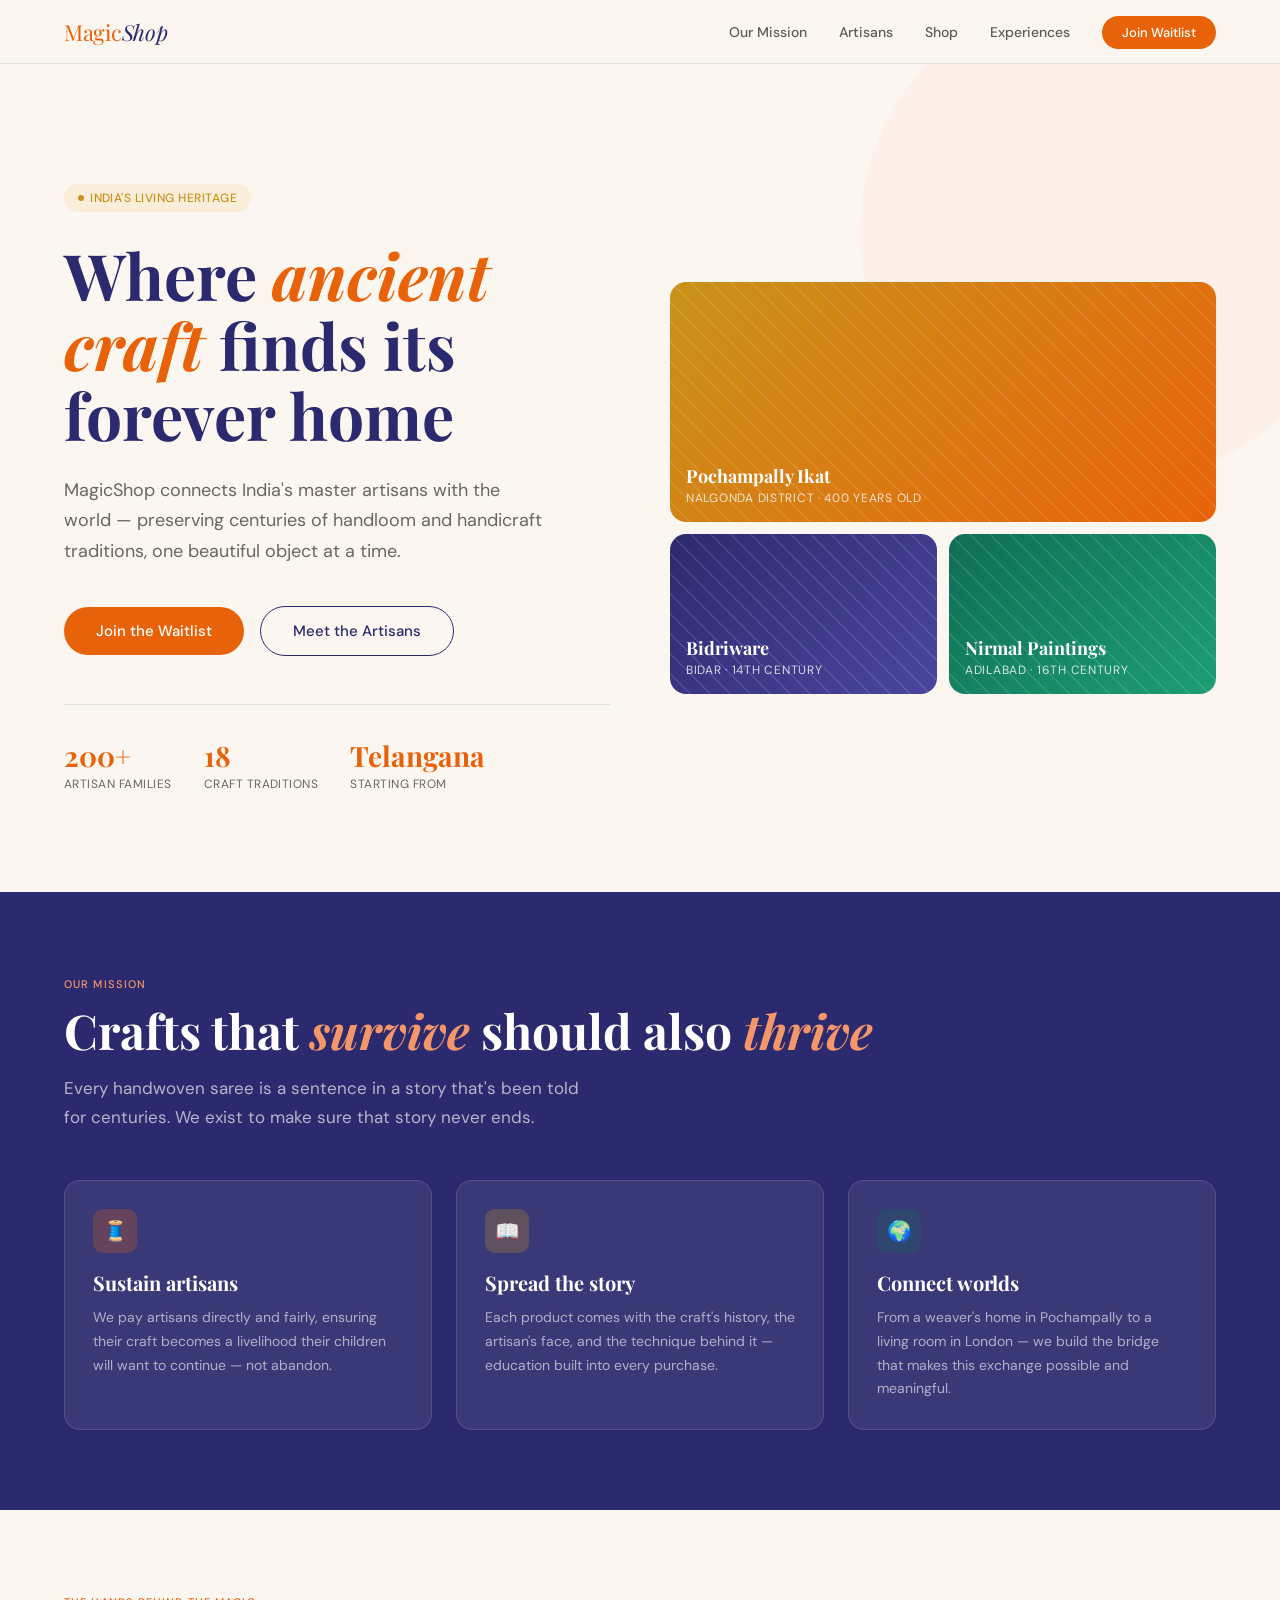
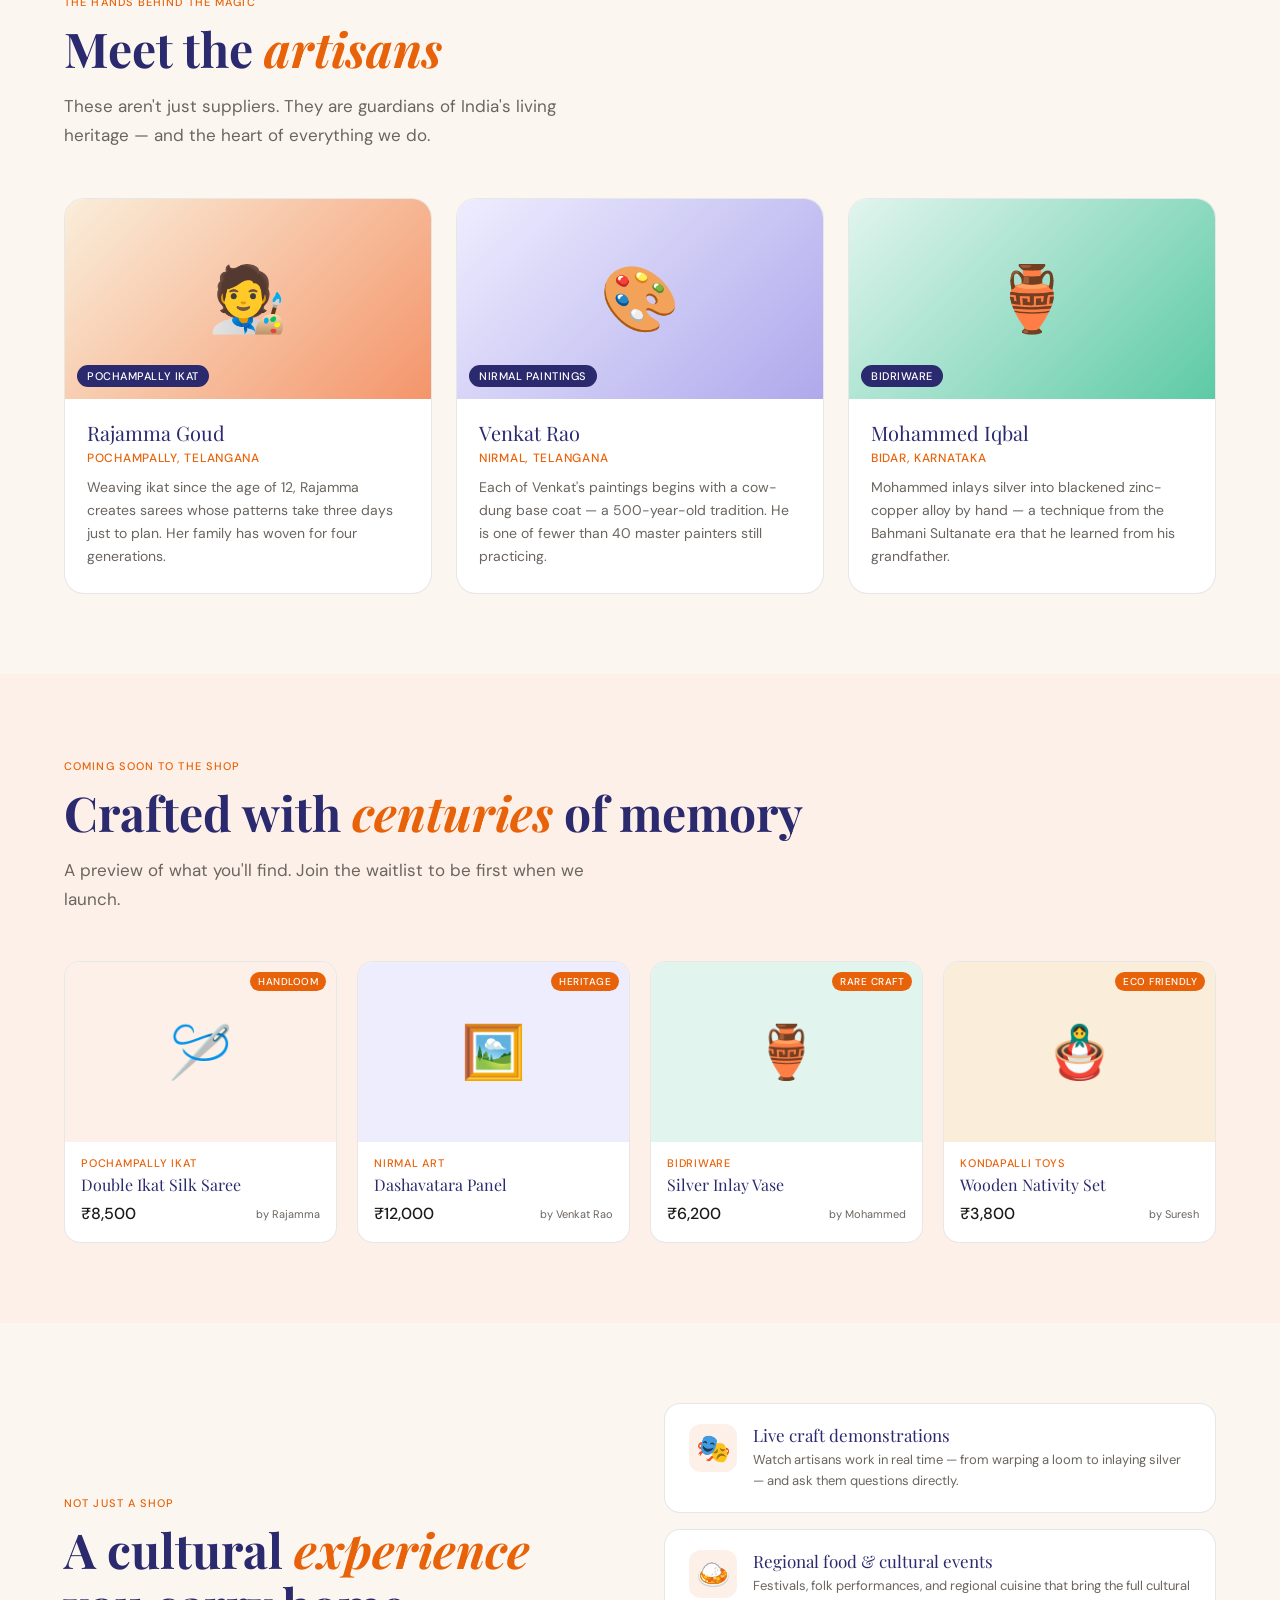
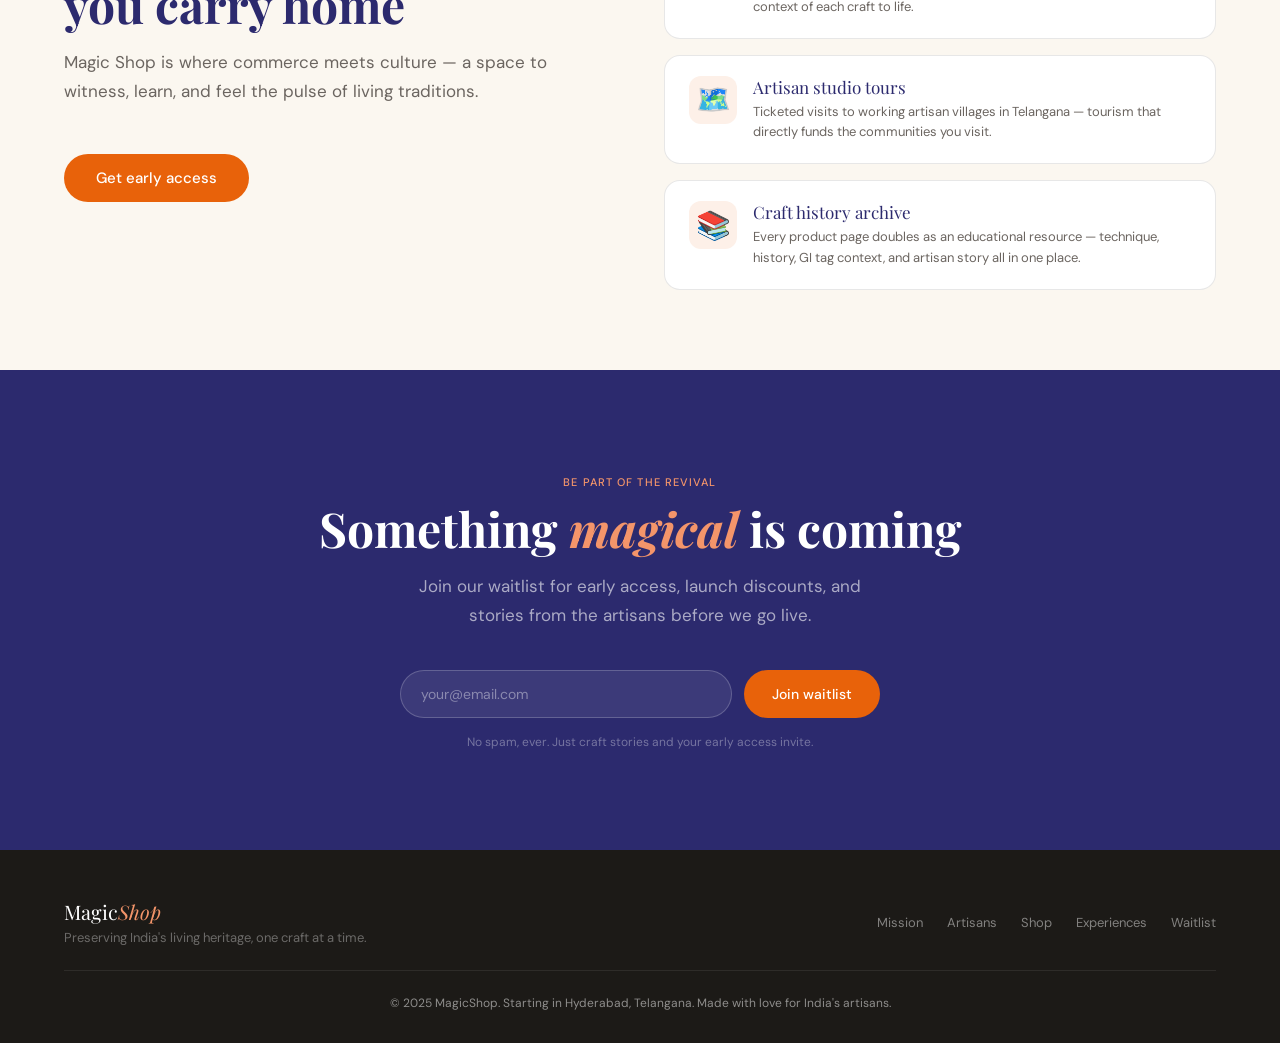
==== index.html @ a06ab76b "first commit" ====
<!DOCTYPE html>
<html lang="en">
<head>
<meta charset="UTF-8">
<meta name="viewport" content="width=device-width, initial-scale=1.0">
<title>Magic Shop — Where India's Crafts Live On</title>
<link href="https://fonts.googleapis.com/css2?family=Playfair+Display:ital,wght@0,400;0,700;1,400&family=DM+Sans:wght@300;400;500&display=swap" rel="stylesheet">
<style>
  *, *::before, *::after { box-sizing: border-box; margin: 0; padding: 0; }

  :root {
    --saffron: #E8620A;
    --saffron-light: #F4956A;
    --saffron-pale: #FDF0E8;
    --indigo: #2C2A6E;
    --indigo-mid: #4A469F;
    --indigo-light: #EEEDFE;
    --teal: #0F6E56;
    --teal-light: #E1F5EE;
    --gold: #C9921A;
    --gold-light: #FAEEDA;
    --cream: #FBF7F0;
    --charcoal: #1C1A17;
    --text-muted: #6B6560;
    --border: rgba(28,26,23,0.1);
  }

  html { scroll-behavior: smooth; }

  body {
    font-family: 'DM Sans', sans-serif;
    background: var(--cream);
    color: var(--charcoal);
    overflow-x: hidden;
  }

  /* NAV */
  nav {
    position: sticky;
    top: 0;
    z-index: 100;
    background: var(--cream);
    border-bottom: 1px solid var(--border);
    padding: 0 5vw;
    display: flex;
    align-items: center;
    justify-content: space-between;
    height: 64px;
  }

  .nav-logo {
    font-family: 'Playfair Display', serif;
    font-size: 22px;
    color: var(--saffron);
    text-decoration: none;
    letter-spacing: -0.3px;
  }

  .nav-logo span { color: var(--indigo); font-style: italic; }

  .nav-links {
    display: flex;
    gap: 32px;
    list-style: none;
  }

  .nav-links a {
    font-size: 14px;
    font-weight: 500;
    color: var(--charcoal);
    text-decoration: none;
    opacity: 0.7;
    transition: opacity 0.2s;
  }

  .nav-links a:hover { opacity: 1; }

  .nav-cta {
    background: var(--saffron);
    color: white !important;
    opacity: 1 !important;
    padding: 8px 20px;
    border-radius: 100px;
    font-size: 13px !important;
    font-weight: 500 !important;
  }

  .nav-cta:hover { background: var(--indigo) !important; }

  /* HERO */
  .hero {
    min-height: 92vh;
    padding: 80px 5vw 60px;
    display: grid;
    grid-template-columns: 1fr 1fr;
    gap: 60px;
    align-items: center;
    position: relative;
    overflow: hidden;
  }

  .hero::before {
    content: '';
    position: absolute;
    top: -80px; right: -80px;
    width: 500px; height: 500px;
    border-radius: 50%;
    background: var(--saffron-pale);
    z-index: 0;
  }

  .hero-text { position: relative; z-index: 1; }

  .hero-badge {
    display: inline-flex;
    align-items: center;
    gap: 6px;
    background: var(--gold-light);
    color: var(--gold);
    font-size: 12px;
    font-weight: 500;
    padding: 6px 14px;
    border-radius: 100px;
    margin-bottom: 28px;
    letter-spacing: 0.04em;
    text-transform: uppercase;
  }

  .hero-badge::before {
    content: '';
    width: 6px; height: 6px;
    border-radius: 50%;
    background: var(--gold);
  }

  h1 {
    font-family: 'Playfair Display', serif;
    font-size: clamp(42px, 5vw, 68px);
    line-height: 1.1;
    color: var(--indigo);
    margin-bottom: 24px;
  }

  h1 em {
    color: var(--saffron);
    font-style: italic;
  }

  .hero-sub {
    font-size: 18px;
    line-height: 1.7;
    color: var(--text-muted);
    max-width: 480px;
    margin-bottom: 40px;
  }

  .hero-actions {
    display: flex;
    gap: 16px;
    align-items: center;
    flex-wrap: wrap;
  }

  .btn-primary {
    background: var(--saffron);
    color: white;
    padding: 14px 32px;
    border-radius: 100px;
    font-size: 15px;
    font-weight: 500;
    text-decoration: none;
    transition: background 0.2s, transform 0.15s;
    border: none;
    cursor: pointer;
    display: inline-block;
  }

  .btn-primary:hover { background: var(--indigo); transform: translateY(-1px); }

  .btn-outline {
    background: transparent;
    color: var(--indigo);
    padding: 14px 32px;
    border-radius: 100px;
    font-size: 15px;
    font-weight: 500;
    text-decoration: none;
    border: 1.5px solid var(--indigo);
    transition: all 0.2s;
    display: inline-block;
  }

  .btn-outline:hover { background: var(--indigo); color: white; }

  .hero-stats {
    display: flex;
    gap: 32px;
    margin-top: 48px;
    padding-top: 32px;
    border-top: 1px solid var(--border);
  }

  .stat-num {
    font-family: 'Playfair Display', serif;
    font-size: 28px;
    color: var(--saffron);
    font-weight: 700;
  }

  .stat-label {
    font-size: 12px;
    color: var(--text-muted);
    margin-top: 2px;
    text-transform: uppercase;
    letter-spacing: 0.04em;
  }

  /* Hero visual */
  .hero-visual {
    position: relative;
    z-index: 1;
    display: grid;
    grid-template-columns: 1fr 1fr;
    grid-template-rows: auto auto;
    gap: 12px;
  }

  .craft-card {
    border-radius: 16px;
    overflow: hidden;
    position: relative;
    cursor: pointer;
  }

  .craft-card:first-child {
    grid-column: 1 / -1;
    height: 240px;
  }

  .craft-card:not(:first-child) { height: 160px; }

  .craft-card-inner {
    width: 100%;
    height: 100%;
    display: flex;
    align-items: flex-end;
    padding: 16px;
    position: relative;
  }

  .card-1 { background: linear-gradient(135deg, #C9921A 0%, #E8620A 100%); }
  .card-2 { background: linear-gradient(135deg, #2C2A6E 0%, #4A469F 100%); }
  .card-3 { background: linear-gradient(135deg, #0F6E56 0%, #1D9E75 100%); }

  .craft-pattern {
    position: absolute;
    top: 0; left: 0; right: 0; bottom: 0;
    opacity: 0.12;
    background-image: repeating-linear-gradient(45deg, white 0, white 1px, transparent 0, transparent 50%);
    background-size: 20px 20px;
  }

  .craft-label {
    position: relative;
    z-index: 1;
    color: white;
  }

  .craft-label-title {
    font-family: 'Playfair Display', serif;
    font-size: 18px;
    font-weight: 700;
    display: block;
  }

  .craft-label-sub {
    font-size: 12px;
    opacity: 0.8;
    margin-top: 2px;
    text-transform: uppercase;
    letter-spacing: 0.06em;
  }

  /* SECTION COMMON */
  section { padding: 80px 5vw; }

  .section-tag {
    display: inline-block;
    font-size: 11px;
    font-weight: 500;
    text-transform: uppercase;
    letter-spacing: 0.1em;
    color: var(--saffron);
    margin-bottom: 12px;
  }

  h2 {
    font-family: 'Playfair Display', serif;
    font-size: clamp(30px, 4vw, 48px);
    line-height: 1.15;
    color: var(--indigo);
    margin-bottom: 16px;
  }

  h2 em { color: var(--saffron); font-style: italic; }

  .section-sub {
    font-size: 17px;
    color: var(--text-muted);
    line-height: 1.7;
    max-width: 540px;
    margin-bottom: 48px;
  }

  /* MISSION */
  .mission {
    background: var(--indigo);
    color: white;
  }

  .mission h2 { color: white; }
  .mission h2 em { color: var(--saffron-light); }
  .mission .section-tag { color: var(--saffron-light); }
  .mission .section-sub { color: rgba(255,255,255,0.65); }

  .mission-grid {
    display: grid;
    grid-template-columns: repeat(3, 1fr);
    gap: 24px;
    margin-top: 48px;
  }

  .mission-card {
    background: rgba(255,255,255,0.07);
    border: 1px solid rgba(255,255,255,0.12);
    border-radius: 16px;
    padding: 28px;
  }

  .mission-icon {
    width: 44px; height: 44px;
    border-radius: 10px;
    display: flex;
    align-items: center;
    justify-content: center;
    margin-bottom: 16px;
    font-size: 20px;
  }

  .icon-saffron { background: rgba(232,98,10,0.25); }
  .icon-gold { background: rgba(201,146,26,0.25); }
  .icon-teal { background: rgba(15,110,86,0.25); }

  .mission-card h3 {
    font-family: 'Playfair Display', serif;
    font-size: 20px;
    color: white;
    margin-bottom: 10px;
  }

  .mission-card p {
    font-size: 14px;
    line-height: 1.7;
    color: rgba(255,255,255,0.6);
  }

  /* ARTISANS */
  .artisans-grid {
    display: grid;
    grid-template-columns: repeat(3, 1fr);
    gap: 24px;
  }

  .artisan-card {
    background: white;
    border-radius: 20px;
    overflow: hidden;
    border: 1px solid var(--border);
    transition: transform 0.25s;
  }

  .artisan-card:hover { transform: translateY(-4px); }

  .artisan-photo {
    height: 200px;
    display: flex;
    align-items: center;
    justify-content: center;
    font-size: 64px;
    position: relative;
  }

  .artisan-photo-1 { background: linear-gradient(135deg, #FAEEDA, #F4956A); }
  .artisan-photo-2 { background: linear-gradient(135deg, #EEEDFE, #AFA9EC); }
  .artisan-photo-3 { background: linear-gradient(135deg, #E1F5EE, #5DCAA5); }

  .artisan-craft-tag {
    position: absolute;
    bottom: 12px; left: 12px;
    background: var(--indigo);
    color: white;
    font-size: 11px;
    font-weight: 500;
    padding: 4px 10px;
    border-radius: 100px;
    text-transform: uppercase;
    letter-spacing: 0.05em;
  }

  .artisan-info { padding: 20px 22px 24px; }

  .artisan-name {
    font-family: 'Playfair Display', serif;
    font-size: 20px;
    color: var(--indigo);
    margin-bottom: 4px;
  }

  .artisan-location {
    font-size: 12px;
    color: var(--saffron);
    text-transform: uppercase;
    letter-spacing: 0.06em;
    font-weight: 500;
    margin-bottom: 10px;
  }

  .artisan-bio {
    font-size: 14px;
    color: var(--text-muted);
    line-height: 1.65;
  }

  /* PRODUCTS */
  .products { background: var(--saffron-pale); }

  .products-grid {
    display: grid;
    grid-template-columns: repeat(4, 1fr);
    gap: 20px;
  }

  .product-card {
    background: white;
    border-radius: 16px;
    overflow: hidden;
    border: 1px solid var(--border);
    cursor: pointer;
    transition: transform 0.2s;
  }

  .product-card:hover { transform: translateY(-3px); }

  .product-img {
    height: 180px;
    display: flex;
    align-items: center;
    justify-content: center;
    font-size: 52px;
    position: relative;
  }

  .product-img-1 { background: #FDF0E8; }
  .product-img-2 { background: #EEEDFE; }
  .product-img-3 { background: #E1F5EE; }
  .product-img-4 { background: #FAEEDA; }

  .product-badge {
    position: absolute;
    top: 10px; right: 10px;
    background: var(--saffron);
    color: white;
    font-size: 10px;
    font-weight: 500;
    padding: 3px 8px;
    border-radius: 100px;
    text-transform: uppercase;
    letter-spacing: 0.05em;
  }

  .product-info { padding: 14px 16px 18px; }

  .product-craft {
    font-size: 11px;
    color: var(--saffron);
    text-transform: uppercase;
    letter-spacing: 0.07em;
    font-weight: 500;
    margin-bottom: 4px;
  }

  .product-name {
    font-family: 'Playfair Display', serif;
    font-size: 16px;
    color: var(--indigo);
    margin-bottom: 8px;
  }

  .product-footer {
    display: flex;
    align-items: center;
    justify-content: space-between;
  }

  .product-price {
    font-size: 16px;
    font-weight: 500;
    color: var(--charcoal);
  }

  .product-artisan {
    font-size: 11px;
    color: var(--text-muted);
  }

  /* EXPERIENCE */
  .experience-grid {
    display: grid;
    grid-template-columns: 1fr 1fr;
    gap: 48px;
    align-items: center;
  }

  .experience-cards {
    display: grid;
    gap: 16px;
  }

  .exp-card {
    background: white;
    border: 1px solid var(--border);
    border-radius: 16px;
    padding: 20px 24px;
    display: flex;
    gap: 16px;
    align-items: flex-start;
    transition: border-color 0.2s;
  }

  .exp-card:hover { border-color: var(--saffron); }

  .exp-icon {
    font-size: 28px;
    flex-shrink: 0;
    width: 48px;
    height: 48px;
    display: flex;
    align-items: center;
    justify-content: center;
    background: var(--saffron-pale);
    border-radius: 12px;
  }

  .exp-title {
    font-family: 'Playfair Display', serif;
    font-size: 17px;
    color: var(--indigo);
    margin-bottom: 4px;
  }

  .exp-desc {
    font-size: 13px;
    color: var(--text-muted);
    line-height: 1.6;
  }

  .experience-text {}

  /* WAITLIST */
  .waitlist {
    background: var(--indigo);
    text-align: center;
    padding: 100px 5vw;
  }

  .waitlist h2 { color: white; }
  .waitlist h2 em { color: var(--saffron-light); }
  .waitlist .section-tag { color: var(--saffron-light); }

  .waitlist-sub {
    font-size: 17px;
    color: rgba(255,255,255,0.6);
    line-height: 1.7;
    max-width: 480px;
    margin: 0 auto 40px;
  }

  .waitlist-form {
    display: flex;
    gap: 12px;
    max-width: 480px;
    margin: 0 auto;
    justify-content: center;
  }

  .waitlist-input {
    flex: 1;
    padding: 14px 20px;
    border-radius: 100px;
    border: 1.5px solid rgba(255,255,255,0.2);
    background: rgba(255,255,255,0.08);
    color: white;
    font-size: 14px;
    font-family: 'DM Sans', sans-serif;
    outline: none;
    transition: border-color 0.2s;
  }

  .waitlist-input::placeholder { color: rgba(255,255,255,0.4); }
  .waitlist-input:focus { border-color: var(--saffron-light); }

  .waitlist-btn {
    background: var(--saffron);
    color: white;
    border: none;
    padding: 14px 28px;
    border-radius: 100px;
    font-size: 14px;
    font-weight: 500;
    font-family: 'DM Sans', sans-serif;
    cursor: pointer;
    transition: background 0.2s;
    white-space: nowrap;
  }

  .waitlist-btn:hover { background: var(--gold); }

  .waitlist-note {
    font-size: 12px;
    color: rgba(255,255,255,0.35);
    margin-top: 16px;
  }

  .success-msg {
    display: none;
    color: #5DCAA5;
    font-size: 15px;
    margin-top: 16px;
    font-family: 'Playfair Display', serif;
    font-style: italic;
  }

  /* FOOTER */
  footer {
    background: var(--charcoal);
    padding: 48px 5vw 32px;
    color: rgba(255,255,255,0.5);
  }

  .footer-inner {
    display: flex;
    justify-content: space-between;
    align-items: center;
    padding-bottom: 24px;
    border-bottom: 1px solid rgba(255,255,255,0.08);
    margin-bottom: 24px;
    flex-wrap: wrap;
    gap: 16px;
  }

  .footer-logo {
    font-family: 'Playfair Display', serif;
    font-size: 20px;
    color: white;
    text-decoration: none;
  }

  .footer-logo span { color: var(--saffron-light); font-style: italic; }

  .footer-tagline {
    font-size: 13px;
    color: rgba(255,255,255,0.35);
    margin-top: 4px;
  }

  .footer-links {
    display: flex;
    gap: 24px;
    list-style: none;
  }

  .footer-links a {
    color: rgba(255,255,255,0.45);
    text-decoration: none;
    font-size: 13px;
    transition: color 0.2s;
  }

  .footer-links a:hover { color: white; }

  .footer-bottom {
    font-size: 12px;
    text-align: center;
  }

  /* ANIM */
  @keyframes fadeUp {
    from { opacity: 0; transform: translateY(24px); }
    to { opacity: 1; transform: translateY(0); }
  }

  .fadeup { animation: fadeUp 0.7s ease both; }
  .delay-1 { animation-delay: 0.1s; }
  .delay-2 { animation-delay: 0.2s; }
  .delay-3 { animation-delay: 0.3s; }

  /* RESPONSIVE */
  @media (max-width: 900px) {
    .hero { grid-template-columns: 1fr; gap: 40px; min-height: auto; padding: 48px 5vw 60px; }
    .hero::before { display: none; }
    .mission-grid, .artisans-grid { grid-template-columns: 1fr; }
    .products-grid { grid-template-columns: repeat(2, 1fr); }
    .experience-grid { grid-template-columns: 1fr; }
    .nav-links { display: none; }
  }
</style>
</head>
<body>

<!-- NAV -->
<nav>
  <a href="#" class="nav-logo">Magic<span>Shop</span></a>
  <ul class="nav-links">
    <li><a href="#mission">Our Mission</a></li>
    <li><a href="#artisans">Artisans</a></li>
    <li><a href="#shop">Shop</a></li>
    <li><a href="#experience">Experiences</a></li>
    <li><a href="#waitlist" class="nav-cta">Join Waitlist</a></li>
  </ul>
</nav>

<!-- HERO -->
<section class="hero">
  <div class="hero-text">
    <div class="hero-badge fadeup">India's Living Heritage</div>
    <h1 class="fadeup delay-1">Where <em>ancient craft</em> finds its forever home</h1>
    <p class="hero-sub fadeup delay-2">MagicShop connects India's master artisans with the world — preserving centuries of handloom and handicraft traditions, one beautiful object at a time.</p>
    <div class="hero-actions fadeup delay-3">
      <a href="#waitlist" class="btn-primary">Join the Waitlist</a>
      <a href="#artisans" class="btn-outline">Meet the Artisans</a>
    </div>
    <div class="hero-stats fadeup delay-3">
      <div>
        <div class="stat-num">200+</div>
        <div class="stat-label">Artisan families</div>
      </div>
      <div>
        <div class="stat-num">18</div>
        <div class="stat-label">Craft traditions</div>
      </div>
      <div>
        <div class="stat-num">Telangana</div>
        <div class="stat-label">Starting from</div>
      </div>
    </div>
  </div>

  <div class="hero-visual fadeup delay-2">
    <div class="craft-card">
      <div class="craft-card-inner card-1">
        <div class="craft-pattern"></div>
        <div class="craft-label">
          <span class="craft-label-title">Pochampally Ikat</span>
          <div class="craft-label-sub">Nalgonda district · 400 years old</div>
        </div>
      </div>
    </div>
    <div class="craft-card">
      <div class="craft-card-inner card-2">
        <div class="craft-pattern"></div>
        <div class="craft-label">
          <span class="craft-label-title">Bidriware</span>
          <div class="craft-label-sub">Bidar · 14th century</div>
        </div>
      </div>
    </div>
    <div class="craft-card">
      <div class="craft-card-inner card-3">
        <div class="craft-pattern"></div>
        <div class="craft-label">
          <span class="craft-label-title">Nirmal Paintings</span>
          <div class="craft-label-sub">Adilabad · 16th century</div>
        </div>
      </div>
    </div>
  </div>
</section>

<!-- MISSION -->
<section class="mission" id="mission">
  <div class="section-tag">Our mission</div>
  <h2>Crafts that <em>survive</em> should also <em>thrive</em></h2>
  <p class="section-sub">Every handwoven saree is a sentence in a story that's been told for centuries. We exist to make sure that story never ends.</p>
  <div class="mission-grid">
    <div class="mission-card">
      <div class="mission-icon icon-saffron">🧵</div>
      <h3>Sustain artisans</h3>
      <p>We pay artisans directly and fairly, ensuring their craft becomes a livelihood their children will want to continue — not abandon.</p>
    </div>
    <div class="mission-card">
      <div class="mission-icon icon-gold">📖</div>
      <h3>Spread the story</h3>
      <p>Each product comes with the craft's history, the artisan's face, and the technique behind it — education built into every purchase.</p>
    </div>
    <div class="mission-card">
      <div class="mission-icon icon-teal">🌍</div>
      <h3>Connect worlds</h3>
      <p>From a weaver's home in Pochampally to a living room in London — we build the bridge that makes this exchange possible and meaningful.</p>
    </div>
  </div>
</section>

<!-- ARTISANS -->
<section id="artisans">
  <div class="section-tag">The hands behind the magic</div>
  <h2>Meet the <em>artisans</em></h2>
  <p class="section-sub">These aren't just suppliers. They are guardians of India's living heritage — and the heart of everything we do.</p>
  <div class="artisans-grid">
    <div class="artisan-card">
      <div class="artisan-photo artisan-photo-1">
        🧑‍🎨
        <div class="artisan-craft-tag">Pochampally Ikat</div>
      </div>
      <div class="artisan-info">
        <div class="artisan-name">Rajamma Goud</div>
        <div class="artisan-location">Pochampally, Telangana</div>
        <div class="artisan-bio">Weaving ikat since the age of 12, Rajamma creates sarees whose patterns take three days just to plan. Her family has woven for four generations.</div>
      </div>
    </div>
    <div class="artisan-card">
      <div class="artisan-photo artisan-photo-2">
        🎨
        <div class="artisan-craft-tag">Nirmal Paintings</div>
      </div>
      <div class="artisan-info">
        <div class="artisan-name">Venkat Rao</div>
        <div class="artisan-location">Nirmal, Telangana</div>
        <div class="artisan-bio">Each of Venkat's paintings begins with a cow-dung base coat — a 500-year-old tradition. He is one of fewer than 40 master painters still practicing.</div>
      </div>
    </div>
    <div class="artisan-card">
      <div class="artisan-photo artisan-photo-3">
        🏺
        <div class="artisan-craft-tag">Bidriware</div>
      </div>
      <div class="artisan-info">
        <div class="artisan-name">Mohammed Iqbal</div>
        <div class="artisan-location">Bidar, Karnataka</div>
        <div class="artisan-bio">Mohammed inlays silver into blackened zinc-copper alloy by hand — a technique from the Bahmani Sultanate era that he learned from his grandfather.</div>
      </div>
    </div>
  </div>
</section>

<!-- PRODUCTS -->
<section class="products" id="shop">
  <div class="section-tag">Coming soon to the shop</div>
  <h2>Crafted with <em>centuries</em> of memory</h2>
  <p class="section-sub">A preview of what you'll find. Join the waitlist to be first when we launch.</p>
  <div class="products-grid">
    <div class="product-card">
      <div class="product-img product-img-1">
        🪡
        <div class="product-badge">Handloom</div>
      </div>
      <div class="product-info">
        <div class="product-craft">Pochampally Ikat</div>
        <div class="product-name">Double Ikat Silk Saree</div>
        <div class="product-footer">
          <span class="product-price">₹8,500</span>
          <span class="product-artisan">by Rajamma</span>
        </div>
      </div>
    </div>
    <div class="product-card">
      <div class="product-img product-img-2">
        🖼️
        <div class="product-badge">Heritage</div>
      </div>
      <div class="product-info">
        <div class="product-craft">Nirmal Art</div>
        <div class="product-name">Dashavatara Panel</div>
        <div class="product-footer">
          <span class="product-price">₹12,000</span>
          <span class="product-artisan">by Venkat Rao</span>
        </div>
      </div>
    </div>
    <div class="product-card">
      <div class="product-img product-img-3">
        🏺
        <div class="product-badge">Rare craft</div>
      </div>
      <div class="product-info">
        <div class="product-craft">Bidriware</div>
        <div class="product-name">Silver Inlay Vase</div>
        <div class="product-footer">
          <span class="product-price">₹6,200</span>
          <span class="product-artisan">by Mohammed</span>
        </div>
      </div>
    </div>
    <div class="product-card">
      <div class="product-img product-img-4">
        🪆
        <div class="product-badge">Eco friendly</div>
      </div>
      <div class="product-info">
        <div class="product-craft">Kondapalli Toys</div>
        <div class="product-name">Wooden Nativity Set</div>
        <div class="product-footer">
          <span class="product-price">₹3,800</span>
          <span class="product-artisan">by Suresh</span>
        </div>
      </div>
    </div>
  </div>
</section>

<!-- EXPERIENCE -->
<section id="experience">
  <div class="experience-grid">
    <div class="experience-text">
      <div class="section-tag">Not just a shop</div>
      <h2>A cultural <em>experience</em> you carry home</h2>
      <p class="section-sub">Magic Shop is where commerce meets culture — a space to witness, learn, and feel the pulse of living traditions.</p>
      <a href="#waitlist" class="btn-primary">Get early access</a>
    </div>
    <div class="experience-cards">
      <div class="exp-card">
        <div class="exp-icon">🎭</div>
        <div>
          <div class="exp-title">Live craft demonstrations</div>
          <div class="exp-desc">Watch artisans work in real time — from warping a loom to inlaying silver — and ask them questions directly.</div>
        </div>
      </div>
      <div class="exp-card">
        <div class="exp-icon">🍛</div>
        <div>
          <div class="exp-title">Regional food & cultural events</div>
          <div class="exp-desc">Festivals, folk performances, and regional cuisine that bring the full cultural context of each craft to life.</div>
        </div>
      </div>
      <div class="exp-card">
        <div class="exp-icon">🗺️</div>
        <div>
          <div class="exp-title">Artisan studio tours</div>
          <div class="exp-desc">Ticketed visits to working artisan villages in Telangana — tourism that directly funds the communities you visit.</div>
        </div>
      </div>
      <div class="exp-card">
        <div class="exp-icon">📚</div>
        <div>
          <div class="exp-title">Craft history archive</div>
          <div class="exp-desc">Every product page doubles as an educational resource — technique, history, GI tag context, and artisan story all in one place.</div>
        </div>
      </div>
    </div>
  </div>
</section>

<!-- WAITLIST -->
<section class="waitlist" id="waitlist">
  <div class="section-tag">Be part of the revival</div>
  <h2>Something <em>magical</em> is coming</h2>
  <p class="waitlist-sub">Join our waitlist for early access, launch discounts, and stories from the artisans before we go live.</p>
  <div class="waitlist-form">
    <input type="email" class="waitlist-input" id="emailInput" placeholder="your@email.com">
    <button class="waitlist-btn" onclick="handleWaitlist()">Join waitlist</button>
  </div>
  <div class="waitlist-note">No spam, ever. Just craft stories and your early access invite.</div>
  <div class="success-msg" id="successMsg">✨ You're on the list! We'll be in touch soon.</div>
</section>

<!-- FOOTER -->
<footer>
  <div class="footer-inner">
    <div>
      <a href="#" class="footer-logo">Magic<span>Shop</span></a>
      <div class="footer-tagline">Preserving India's living heritage, one craft at a time.</div>
    </div>
    <ul class="footer-links">
      <li><a href="#mission">Mission</a></li>
      <li><a href="#artisans">Artisans</a></li>
      <li><a href="#shop">Shop</a></li>
      <li><a href="#experience">Experiences</a></li>
      <li><a href="#waitlist">Waitlist</a></li>
    </ul>
  </div>
  <div class="footer-bottom">
    © 2025 MagicShop. Starting in Hyderabad, Telangana. Made with love for India's artisans.
  </div>
</footer>

<script>
  function handleWaitlist() {
    const input = document.getElementById('emailInput');
    const msg = document.getElementById('successMsg');
    if (input.value && input.value.includes('@')) {
      input.style.display = 'none';
      document.querySelector('.waitlist-btn').style.display = 'none';
      msg.style.display = 'block';
      document.querySelector('.waitlist-note').style.display = 'none';
    } else {
      input.style.borderColor = '#E24B4A';
      input.placeholder = 'Please enter a valid email';
    }
  }

  document.getElementById('emailInput').addEventListener('keydown', function(e) {
    if (e.key === 'Enter') handleWaitlist();
  });

  const observer = new IntersectionObserver((entries) => {
    entries.forEach(e => {
      if (e.isIntersecting) {
        e.target.style.opacity = '1';
        e.target.style.transform = 'translateY(0)';
      }
    });
  }, { threshold: 0.1 });

  document.querySelectorAll('.mission-card, .artisan-card, .product-card, .exp-card').forEach(el => {
    el.style.opacity = '0';
    el.style.transform = 'translateY(20px)';
    el.style.transition = 'opacity 0.5s ease, transform 0.5s ease';
    observer.observe(el);
  });
</script>

</body>
</html>
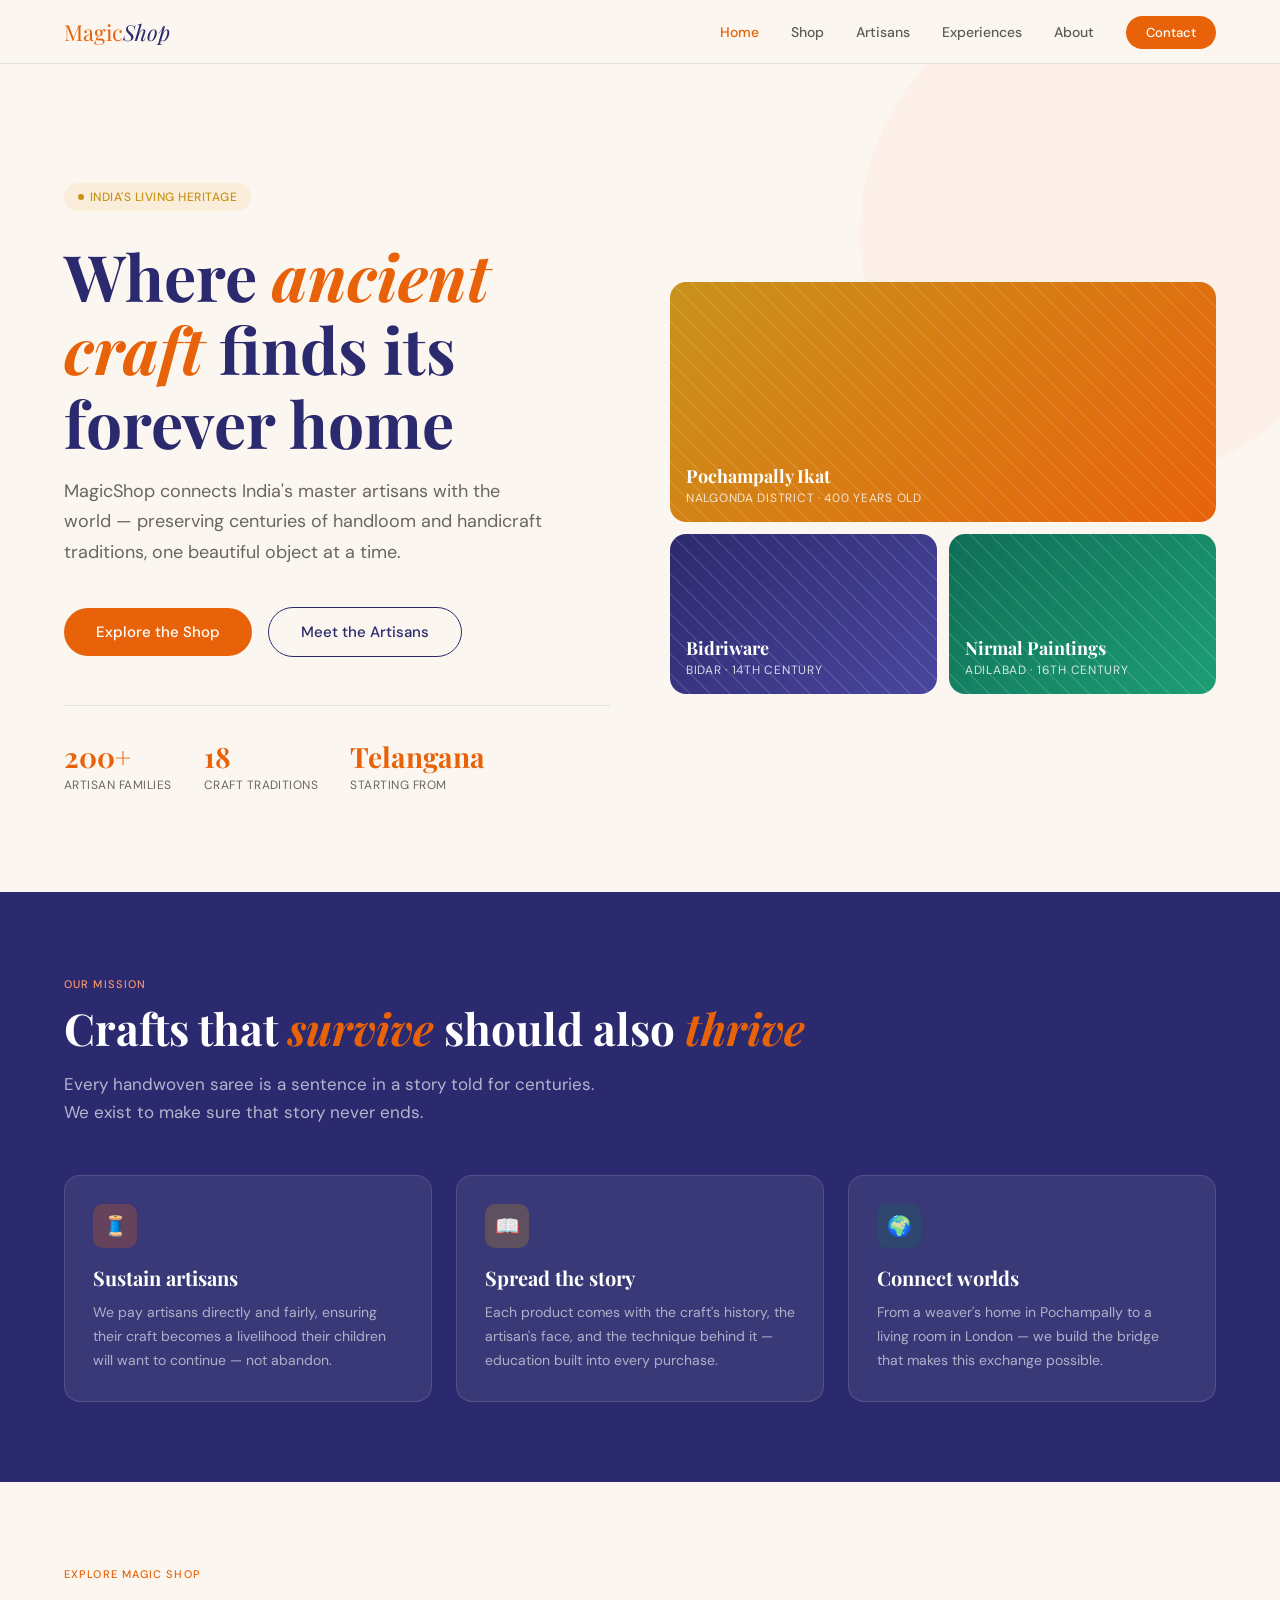
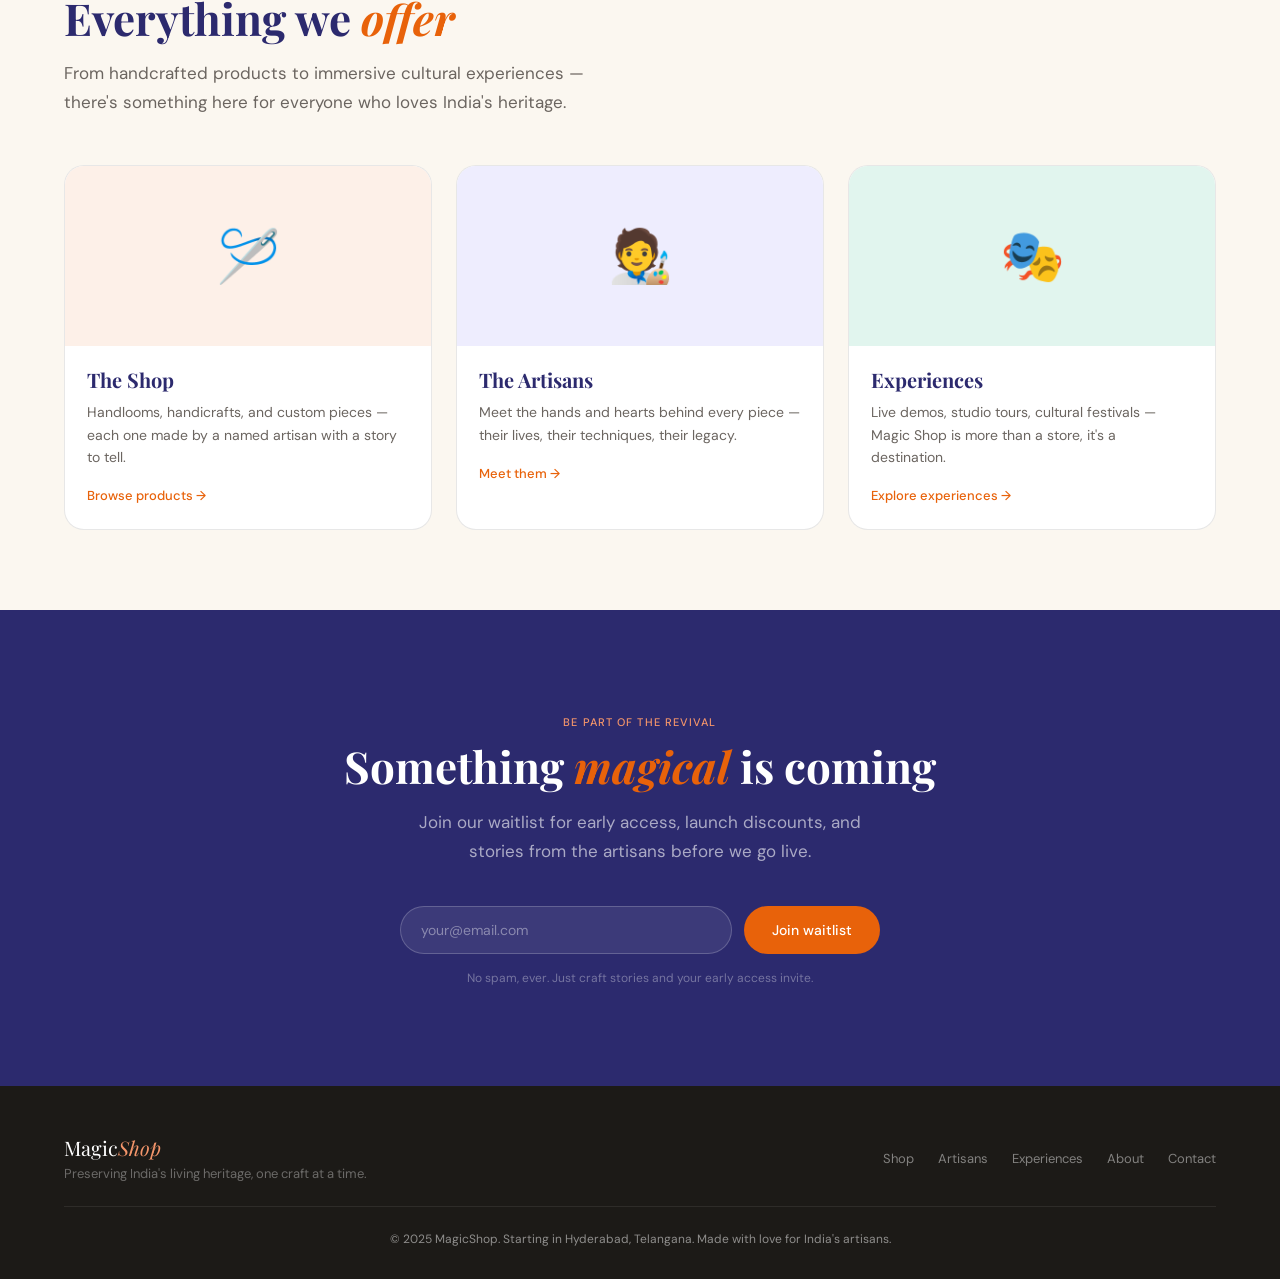
==== commit b726dda5: "add all pages" ====
--- a/index.html
+++ b/index.html
@@ -1,4 +1,3 @@
-
 <!DOCTYPE html>
 <html lang="en">
 <head>
@@ -6,89 +5,8 @@
 <meta name="viewport" content="width=device-width, initial-scale=1.0">
 <title>Magic Shop — Where India's Crafts Live On</title>
 <link href="https://fonts.googleapis.com/css2?family=Playfair+Display:ital,wght@0,400;0,700;1,400&family=DM+Sans:wght@300;400;500&display=swap" rel="stylesheet">
+<link rel="stylesheet" href="style.css">
 <style>
-  *, *::before, *::after { box-sizing: border-box; margin: 0; padding: 0; }
-
-  :root {
-    --saffron: #E8620A;
-    --saffron-light: #F4956A;
-    --saffron-pale: #FDF0E8;
-    --indigo: #2C2A6E;
-    --indigo-mid: #4A469F;
-    --indigo-light: #EEEDFE;
-    --teal: #0F6E56;
-    --teal-light: #E1F5EE;
-    --gold: #C9921A;
-    --gold-light: #FAEEDA;
-    --cream: #FBF7F0;
-    --charcoal: #1C1A17;
-    --text-muted: #6B6560;
-    --border: rgba(28,26,23,0.1);
-  }
-
-  html { scroll-behavior: smooth; }
-
-  body {
-    font-family: 'DM Sans', sans-serif;
-    background: var(--cream);
-    color: var(--charcoal);
-    overflow-x: hidden;
-  }
-
-  /* NAV */
-  nav {
-    position: sticky;
-    top: 0;
-    z-index: 100;
-    background: var(--cream);
-    border-bottom: 1px solid var(--border);
-    padding: 0 5vw;
-    display: flex;
-    align-items: center;
-    justify-content: space-between;
-    height: 64px;
-  }
-
-  .nav-logo {
-    font-family: 'Playfair Display', serif;
-    font-size: 22px;
-    color: var(--saffron);
-    text-decoration: none;
-    letter-spacing: -0.3px;
-  }
-
-  .nav-logo span { color: var(--indigo); font-style: italic; }
-
-  .nav-links {
-    display: flex;
-    gap: 32px;
-    list-style: none;
-  }
-
-  .nav-links a {
-    font-size: 14px;
-    font-weight: 500;
-    color: var(--charcoal);
-    text-decoration: none;
-    opacity: 0.7;
-    transition: opacity 0.2s;
-  }
-
-  .nav-links a:hover { opacity: 1; }
-
-  .nav-cta {
-    background: var(--saffron);
-    color: white !important;
-    opacity: 1 !important;
-    padding: 8px 20px;
-    border-radius: 100px;
-    font-size: 13px !important;
-    font-weight: 500 !important;
-  }
-
-  .nav-cta:hover { background: var(--indigo) !important; }
-
-  /* HERO */
   .hero {
     min-height: 92vh;
     padding: 80px 5vw 60px;
@@ -134,19 +52,6 @@
     background: var(--gold);
   }
 
-  h1 {
-    font-family: 'Playfair Display', serif;
-    font-size: clamp(42px, 5vw, 68px);
-    line-height: 1.1;
-    color: var(--indigo);
-    margin-bottom: 24px;
-  }
-
-  h1 em {
-    color: var(--saffron);
-    font-style: italic;
-  }
-
   .hero-sub {
     font-size: 18px;
     line-height: 1.7;
@@ -155,43 +60,7 @@
     margin-bottom: 40px;
   }
 
-  .hero-actions {
-    display: flex;
-    gap: 16px;
-    align-items: center;
-    flex-wrap: wrap;
-  }
-
-  .btn-primary {
-    background: var(--saffron);
-    color: white;
-    padding: 14px 32px;
-    border-radius: 100px;
-    font-size: 15px;
-    font-weight: 500;
-    text-decoration: none;
-    transition: background 0.2s, transform 0.15s;
-    border: none;
-    cursor: pointer;
-    display: inline-block;
-  }
-
-  .btn-primary:hover { background: var(--indigo); transform: translateY(-1px); }
-
-  .btn-outline {
-    background: transparent;
-    color: var(--indigo);
-    padding: 14px 32px;
-    border-radius: 100px;
-    font-size: 15px;
-    font-weight: 500;
-    text-decoration: none;
-    border: 1.5px solid var(--indigo);
-    transition: all 0.2s;
-    display: inline-block;
-  }
-
-  .btn-outline:hover { background: var(--indigo); color: white; }
+  .hero-actions { display: flex; gap: 16px; align-items: center; flex-wrap: wrap; }
 
   .hero-stats {
     display: flex;
@@ -216,37 +85,22 @@
     letter-spacing: 0.04em;
   }
 
-  /* Hero visual */
   .hero-visual {
     position: relative;
     z-index: 1;
     display: grid;
     grid-template-columns: 1fr 1fr;
-    grid-template-rows: auto auto;
     gap: 12px;
   }
 
-  .craft-card {
-    border-radius: 16px;
-    overflow: hidden;
-    position: relative;
-    cursor: pointer;
-  }
-
-  .craft-card:first-child {
-    grid-column: 1 / -1;
-    height: 240px;
-  }
-
+  .craft-card { border-radius: 16px; overflow: hidden; position: relative; cursor: pointer; }
+  .craft-card:first-child { grid-column: 1 / -1; height: 240px; }
   .craft-card:not(:first-child) { height: 160px; }
 
   .craft-card-inner {
-    width: 100%;
-    height: 100%;
-    display: flex;
-    align-items: flex-end;
-    padding: 16px;
-    position: relative;
+    width: 100%; height: 100%;
+    display: flex; align-items: flex-end;
+    padding: 16px; position: relative;
   }
 
   .card-1 { background: linear-gradient(135deg, #C9921A 0%, #E8620A 100%); }
@@ -254,491 +108,128 @@
   .card-3 { background: linear-gradient(135deg, #0F6E56 0%, #1D9E75 100%); }
 
   .craft-pattern {
-    position: absolute;
-    top: 0; left: 0; right: 0; bottom: 0;
+    position: absolute; top: 0; left: 0; right: 0; bottom: 0;
     opacity: 0.12;
     background-image: repeating-linear-gradient(45deg, white 0, white 1px, transparent 0, transparent 50%);
     background-size: 20px 20px;
   }
 
-  .craft-label {
-    position: relative;
-    z-index: 1;
-    color: white;
-  }
-
-  .craft-label-title {
-    font-family: 'Playfair Display', serif;
-    font-size: 18px;
-    font-weight: 700;
-    display: block;
-  }
-
-  .craft-label-sub {
-    font-size: 12px;
-    opacity: 0.8;
-    margin-top: 2px;
-    text-transform: uppercase;
-    letter-spacing: 0.06em;
-  }
-
-  /* SECTION COMMON */
-  section { padding: 80px 5vw; }
-
-  .section-tag {
-    display: inline-block;
-    font-size: 11px;
-    font-weight: 500;
-    text-transform: uppercase;
-    letter-spacing: 0.1em;
-    color: var(--saffron);
-    margin-bottom: 12px;
-  }
-
-  h2 {
-    font-family: 'Playfair Display', serif;
-    font-size: clamp(30px, 4vw, 48px);
-    line-height: 1.15;
-    color: var(--indigo);
-    margin-bottom: 16px;
-  }
-
-  h2 em { color: var(--saffron); font-style: italic; }
-
-  .section-sub {
-    font-size: 17px;
-    color: var(--text-muted);
-    line-height: 1.7;
-    max-width: 540px;
-    margin-bottom: 48px;
-  }
-
-  /* MISSION */
-  .mission {
-    background: var(--indigo);
-    color: white;
-  }
-
+  .craft-label { position: relative; z-index: 1; color: white; }
+  .craft-label-title { font-family: 'Playfair Display', serif; font-size: 18px; font-weight: 700; display: block; }
+  .craft-label-sub { font-size: 12px; opacity: 0.8; margin-top: 2px; text-transform: uppercase; letter-spacing: 0.06em; }
+
+  .mission { background: var(--indigo); color: white; }
   .mission h2 { color: white; }
-  .mission h2 em { color: var(--saffron-light); }
   .mission .section-tag { color: var(--saffron-light); }
   .mission .section-sub { color: rgba(255,255,255,0.65); }
 
-  .mission-grid {
-    display: grid;
-    grid-template-columns: repeat(3, 1fr);
-    gap: 24px;
-    margin-top: 48px;
-  }
+  .mission-grid { display: grid; grid-template-columns: repeat(3, 1fr); gap: 24px; margin-top: 48px; }
 
   .mission-card {
     background: rgba(255,255,255,0.07);
     border: 1px solid rgba(255,255,255,0.12);
-    border-radius: 16px;
-    padding: 28px;
+    border-radius: 16px; padding: 28px;
   }
 
   .mission-icon {
-    width: 44px; height: 44px;
-    border-radius: 10px;
-    display: flex;
-    align-items: center;
-    justify-content: center;
-    margin-bottom: 16px;
-    font-size: 20px;
+    width: 44px; height: 44px; border-radius: 10px;
+    display: flex; align-items: center; justify-content: center;
+    margin-bottom: 16px; font-size: 20px;
   }
 
   .icon-saffron { background: rgba(232,98,10,0.25); }
   .icon-gold { background: rgba(201,146,26,0.25); }
   .icon-teal { background: rgba(15,110,86,0.25); }
-
-  .mission-card h3 {
-    font-family: 'Playfair Display', serif;
-    font-size: 20px;
-    color: white;
-    margin-bottom: 10px;
-  }
-
-  .mission-card p {
-    font-size: 14px;
-    line-height: 1.7;
-    color: rgba(255,255,255,0.6);
-  }
-
-  /* ARTISANS */
-  .artisans-grid {
-    display: grid;
-    grid-template-columns: repeat(3, 1fr);
-    gap: 24px;
-  }
-
-  .artisan-card {
-    background: white;
-    border-radius: 20px;
-    overflow: hidden;
+  .mission-card h3 { color: white; margin-bottom: 10px; }
+  .mission-card p { font-size: 14px; line-height: 1.7; color: rgba(255,255,255,0.6); }
+
+  .preview-grid { display: grid; grid-template-columns: repeat(3, 1fr); gap: 24px; }
+
+  .preview-card {
+    background: white; border-radius: 20px;
     border: 1px solid var(--border);
-    transition: transform 0.25s;
-  }
-
-  .artisan-card:hover { transform: translateY(-4px); }
-
-  .artisan-photo {
-    height: 200px;
-    display: flex;
-    align-items: center;
-    justify-content: center;
-    font-size: 64px;
-    position: relative;
-  }
-
-  .artisan-photo-1 { background: linear-gradient(135deg, #FAEEDA, #F4956A); }
-  .artisan-photo-2 { background: linear-gradient(135deg, #EEEDFE, #AFA9EC); }
-  .artisan-photo-3 { background: linear-gradient(135deg, #E1F5EE, #5DCAA5); }
-
-  .artisan-craft-tag {
-    position: absolute;
-    bottom: 12px; left: 12px;
-    background: var(--indigo);
-    color: white;
-    font-size: 11px;
-    font-weight: 500;
-    padding: 4px 10px;
-    border-radius: 100px;
-    text-transform: uppercase;
-    letter-spacing: 0.05em;
-  }
-
-  .artisan-info { padding: 20px 22px 24px; }
-
-  .artisan-name {
-    font-family: 'Playfair Display', serif;
-    font-size: 20px;
-    color: var(--indigo);
-    margin-bottom: 4px;
-  }
-
-  .artisan-location {
-    font-size: 12px;
-    color: var(--saffron);
-    text-transform: uppercase;
-    letter-spacing: 0.06em;
-    font-weight: 500;
-    margin-bottom: 10px;
-  }
-
-  .artisan-bio {
-    font-size: 14px;
-    color: var(--text-muted);
-    line-height: 1.65;
-  }
-
-  /* PRODUCTS */
-  .products { background: var(--saffron-pale); }
-
-  .products-grid {
-    display: grid;
-    grid-template-columns: repeat(4, 1fr);
-    gap: 20px;
-  }
-
-  .product-card {
-    background: white;
-    border-radius: 16px;
-    overflow: hidden;
-    border: 1px solid var(--border);
-    cursor: pointer;
-    transition: transform 0.2s;
-  }
-
-  .product-card:hover { transform: translateY(-3px); }
-
-  .product-img {
-    height: 180px;
-    display: flex;
-    align-items: center;
-    justify-content: center;
+    overflow: hidden; transition: transform 0.25s;
+    text-decoration: none; color: inherit;
+    display: block;
+  }
+
+  .preview-card:hover { transform: translateY(-4px); }
+
+  .preview-img {
+    height: 180px; display: flex;
+    align-items: center; justify-content: center;
     font-size: 52px;
-    position: relative;
-  }
-
-  .product-img-1 { background: #FDF0E8; }
-  .product-img-2 { background: #EEEDFE; }
-  .product-img-3 { background: #E1F5EE; }
-  .product-img-4 { background: #FAEEDA; }
-
-  .product-badge {
-    position: absolute;
-    top: 10px; right: 10px;
-    background: var(--saffron);
-    color: white;
-    font-size: 10px;
-    font-weight: 500;
-    padding: 3px 8px;
-    border-radius: 100px;
-    text-transform: uppercase;
-    letter-spacing: 0.05em;
-  }
-
-  .product-info { padding: 14px 16px 18px; }
-
-  .product-craft {
-    font-size: 11px;
-    color: var(--saffron);
-    text-transform: uppercase;
-    letter-spacing: 0.07em;
-    font-weight: 500;
-    margin-bottom: 4px;
-  }
-
-  .product-name {
-    font-family: 'Playfair Display', serif;
-    font-size: 16px;
-    color: var(--indigo);
-    margin-bottom: 8px;
-  }
-
-  .product-footer {
-    display: flex;
-    align-items: center;
-    justify-content: space-between;
-  }
-
-  .product-price {
-    font-size: 16px;
-    font-weight: 500;
-    color: var(--charcoal);
-  }
-
-  .product-artisan {
-    font-size: 11px;
-    color: var(--text-muted);
-  }
-
-  /* EXPERIENCE */
-  .experience-grid {
-    display: grid;
-    grid-template-columns: 1fr 1fr;
-    gap: 48px;
-    align-items: center;
-  }
-
-  .experience-cards {
-    display: grid;
-    gap: 16px;
-  }
-
-  .exp-card {
-    background: white;
-    border: 1px solid var(--border);
-    border-radius: 16px;
-    padding: 20px 24px;
-    display: flex;
-    gap: 16px;
-    align-items: flex-start;
-    transition: border-color 0.2s;
-  }
-
-  .exp-card:hover { border-color: var(--saffron); }
-
-  .exp-icon {
-    font-size: 28px;
-    flex-shrink: 0;
-    width: 48px;
-    height: 48px;
-    display: flex;
-    align-items: center;
-    justify-content: center;
-    background: var(--saffron-pale);
-    border-radius: 12px;
-  }
-
-  .exp-title {
-    font-family: 'Playfair Display', serif;
-    font-size: 17px;
-    color: var(--indigo);
-    margin-bottom: 4px;
-  }
-
-  .exp-desc {
-    font-size: 13px;
-    color: var(--text-muted);
-    line-height: 1.6;
-  }
-
-  .experience-text {}
-
-  /* WAITLIST */
-  .waitlist {
-    background: var(--indigo);
-    text-align: center;
-    padding: 100px 5vw;
-  }
-
+  }
+
+  .preview-img-1 { background: var(--saffron-pale); }
+  .preview-img-2 { background: var(--indigo-light); }
+  .preview-img-3 { background: var(--teal-light); }
+
+  .preview-info { padding: 20px 22px 24px; }
+  .preview-info h3 { margin-bottom: 8px; }
+  .preview-info p { font-size: 14px; color: var(--text-muted); line-height: 1.6; margin-bottom: 16px; }
+  .preview-link { font-size: 13px; color: var(--saffron); font-weight: 500; }
+
+  .waitlist { background: var(--indigo); text-align: center; padding: 100px 5vw; }
   .waitlist h2 { color: white; }
-  .waitlist h2 em { color: var(--saffron-light); }
   .waitlist .section-tag { color: var(--saffron-light); }
-
-  .waitlist-sub {
-    font-size: 17px;
-    color: rgba(255,255,255,0.6);
-    line-height: 1.7;
-    max-width: 480px;
-    margin: 0 auto 40px;
-  }
-
-  .waitlist-form {
-    display: flex;
-    gap: 12px;
-    max-width: 480px;
-    margin: 0 auto;
-    justify-content: center;
-  }
+  .waitlist-sub { font-size: 17px; color: rgba(255,255,255,0.6); line-height: 1.7; max-width: 480px; margin: 0 auto 40px; }
+
+  .waitlist-form { display: flex; gap: 12px; max-width: 480px; margin: 0 auto; justify-content: center; }
 
   .waitlist-input {
-    flex: 1;
-    padding: 14px 20px;
-    border-radius: 100px;
+    flex: 1; padding: 14px 20px; border-radius: 100px;
     border: 1.5px solid rgba(255,255,255,0.2);
     background: rgba(255,255,255,0.08);
-    color: white;
-    font-size: 14px;
+    color: white; font-size: 14px;
     font-family: 'DM Sans', sans-serif;
-    outline: none;
-    transition: border-color 0.2s;
+    outline: none; transition: border-color 0.2s;
   }
 
   .waitlist-input::placeholder { color: rgba(255,255,255,0.4); }
   .waitlist-input:focus { border-color: var(--saffron-light); }
 
   .waitlist-btn {
-    background: var(--saffron);
-    color: white;
-    border: none;
-    padding: 14px 28px;
-    border-radius: 100px;
-    font-size: 14px;
-    font-weight: 500;
+    background: var(--saffron); color: white; border: none;
+    padding: 14px 28px; border-radius: 100px;
+    font-size: 14px; font-weight: 500;
     font-family: 'DM Sans', sans-serif;
-    cursor: pointer;
-    transition: background 0.2s;
-    white-space: nowrap;
+    cursor: pointer; transition: background 0.2s; white-space: nowrap;
   }
 
   .waitlist-btn:hover { background: var(--gold); }
-
-  .waitlist-note {
-    font-size: 12px;
-    color: rgba(255,255,255,0.35);
-    margin-top: 16px;
-  }
-
-  .success-msg {
-    display: none;
-    color: #5DCAA5;
-    font-size: 15px;
-    margin-top: 16px;
-    font-family: 'Playfair Display', serif;
-    font-style: italic;
-  }
-
-  /* FOOTER */
-  footer {
-    background: var(--charcoal);
-    padding: 48px 5vw 32px;
-    color: rgba(255,255,255,0.5);
-  }
-
-  .footer-inner {
-    display: flex;
-    justify-content: space-between;
-    align-items: center;
-    padding-bottom: 24px;
-    border-bottom: 1px solid rgba(255,255,255,0.08);
-    margin-bottom: 24px;
-    flex-wrap: wrap;
-    gap: 16px;
-  }
-
-  .footer-logo {
-    font-family: 'Playfair Display', serif;
-    font-size: 20px;
-    color: white;
-    text-decoration: none;
-  }
-
-  .footer-logo span { color: var(--saffron-light); font-style: italic; }
-
-  .footer-tagline {
-    font-size: 13px;
-    color: rgba(255,255,255,0.35);
-    margin-top: 4px;
-  }
-
-  .footer-links {
-    display: flex;
-    gap: 24px;
-    list-style: none;
-  }
-
-  .footer-links a {
-    color: rgba(255,255,255,0.45);
-    text-decoration: none;
-    font-size: 13px;
-    transition: color 0.2s;
-  }
-
-  .footer-links a:hover { color: white; }
-
-  .footer-bottom {
-    font-size: 12px;
-    text-align: center;
-  }
-
-  /* ANIM */
-  @keyframes fadeUp {
-    from { opacity: 0; transform: translateY(24px); }
-    to { opacity: 1; transform: translateY(0); }
-  }
-
-  .fadeup { animation: fadeUp 0.7s ease both; }
-  .delay-1 { animation-delay: 0.1s; }
-  .delay-2 { animation-delay: 0.2s; }
-  .delay-3 { animation-delay: 0.3s; }
-
-  /* RESPONSIVE */
+  .waitlist-note { font-size: 12px; color: rgba(255,255,255,0.35); margin-top: 16px; }
+  .success-msg { display: none; color: #5DCAA5; font-size: 15px; margin-top: 16px; font-family: 'Playfair Display', serif; font-style: italic; }
+
   @media (max-width: 900px) {
     .hero { grid-template-columns: 1fr; gap: 40px; min-height: auto; padding: 48px 5vw 60px; }
     .hero::before { display: none; }
-    .mission-grid, .artisans-grid { grid-template-columns: 1fr; }
-    .products-grid { grid-template-columns: repeat(2, 1fr); }
-    .experience-grid { grid-template-columns: 1fr; }
-    .nav-links { display: none; }
+    .mission-grid, .preview-grid { grid-template-columns: 1fr; }
   }
 </style>
 </head>
 <body>
 
-<!-- NAV -->
 <nav>
-  <a href="#" class="nav-logo">Magic<span>Shop</span></a>
+  <a href="index.html" class="nav-logo">Magic<span>Shop</span></a>
   <ul class="nav-links">
-    <li><a href="#mission">Our Mission</a></li>
-    <li><a href="#artisans">Artisans</a></li>
-    <li><a href="#shop">Shop</a></li>
-    <li><a href="#experience">Experiences</a></li>
-    <li><a href="#waitlist" class="nav-cta">Join Waitlist</a></li>
+    <li><a href="index.html" class="active">Home</a></li>
+    <li><a href="shop.html">Shop</a></li>
+    <li><a href="artisans.html">Artisans</a></li>
+    <li><a href="experiences.html">Experiences</a></li>
+    <li><a href="about.html">About</a></li>
+    <li><a href="contact.html" class="nav-cta">Contact</a></li>
   </ul>
 </nav>
 
-<!-- HERO -->
 <section class="hero">
   <div class="hero-text">
     <div class="hero-badge fadeup">India's Living Heritage</div>
     <h1 class="fadeup delay-1">Where <em>ancient craft</em> finds its forever home</h1>
     <p class="hero-sub fadeup delay-2">MagicShop connects India's master artisans with the world — preserving centuries of handloom and handicraft traditions, one beautiful object at a time.</p>
     <div class="hero-actions fadeup delay-3">
-      <a href="#waitlist" class="btn-primary">Join the Waitlist</a>
-      <a href="#artisans" class="btn-outline">Meet the Artisans</a>
+      <a href="shop.html" class="btn-primary">Explore the Shop</a>
+      <a href="artisans.html" class="btn-outline">Meet the Artisans</a>
     </div>
     <div class="hero-stats fadeup delay-3">
       <div>
@@ -755,7 +246,6 @@
       </div>
     </div>
   </div>
-
   <div class="hero-visual fadeup delay-2">
     <div class="craft-card">
       <div class="craft-card-inner card-1">
@@ -787,11 +277,10 @@
   </div>
 </section>
 
-<!-- MISSION -->
-<section class="mission" id="mission">
+<section class="mission">
   <div class="section-tag">Our mission</div>
   <h2>Crafts that <em>survive</em> should also <em>thrive</em></h2>
-  <p class="section-sub">Every handwoven saree is a sentence in a story that's been told for centuries. We exist to make sure that story never ends.</p>
+  <p class="section-sub">Every handwoven saree is a sentence in a story told for centuries. We exist to make sure that story never ends.</p>
   <div class="mission-grid">
     <div class="mission-card">
       <div class="mission-icon icon-saffron">🧵</div>
@@ -806,162 +295,44 @@
     <div class="mission-card">
       <div class="mission-icon icon-teal">🌍</div>
       <h3>Connect worlds</h3>
-      <p>From a weaver's home in Pochampally to a living room in London — we build the bridge that makes this exchange possible and meaningful.</p>
+      <p>From a weaver's home in Pochampally to a living room in London — we build the bridge that makes this exchange possible.</p>
     </div>
   </div>
 </section>
 
-<!-- ARTISANS -->
-<section id="artisans">
-  <div class="section-tag">The hands behind the magic</div>
-  <h2>Meet the <em>artisans</em></h2>
-  <p class="section-sub">These aren't just suppliers. They are guardians of India's living heritage — and the heart of everything we do.</p>
-  <div class="artisans-grid">
-    <div class="artisan-card">
-      <div class="artisan-photo artisan-photo-1">
-        🧑‍🎨
-        <div class="artisan-craft-tag">Pochampally Ikat</div>
-      </div>
-      <div class="artisan-info">
-        <div class="artisan-name">Rajamma Goud</div>
-        <div class="artisan-location">Pochampally, Telangana</div>
-        <div class="artisan-bio">Weaving ikat since the age of 12, Rajamma creates sarees whose patterns take three days just to plan. Her family has woven for four generations.</div>
-      </div>
-    </div>
-    <div class="artisan-card">
-      <div class="artisan-photo artisan-photo-2">
-        🎨
-        <div class="artisan-craft-tag">Nirmal Paintings</div>
-      </div>
-      <div class="artisan-info">
-        <div class="artisan-name">Venkat Rao</div>
-        <div class="artisan-location">Nirmal, Telangana</div>
-        <div class="artisan-bio">Each of Venkat's paintings begins with a cow-dung base coat — a 500-year-old tradition. He is one of fewer than 40 master painters still practicing.</div>
-      </div>
-    </div>
-    <div class="artisan-card">
-      <div class="artisan-photo artisan-photo-3">
-        🏺
-        <div class="artisan-craft-tag">Bidriware</div>
-      </div>
-      <div class="artisan-info">
-        <div class="artisan-name">Mohammed Iqbal</div>
-        <div class="artisan-location">Bidar, Karnataka</div>
-        <div class="artisan-bio">Mohammed inlays silver into blackened zinc-copper alloy by hand — a technique from the Bahmani Sultanate era that he learned from his grandfather.</div>
-      </div>
-    </div>
+<section>
+  <div class="section-tag">Explore Magic Shop</div>
+  <h2>Everything we <em>offer</em></h2>
+  <p class="section-sub">From handcrafted products to immersive cultural experiences — there's something here for everyone who loves India's heritage.</p>
+  <div class="preview-grid">
+    <a href="shop.html" class="preview-card">
+      <div class="preview-img preview-img-1">🪡</div>
+      <div class="preview-info">
+        <h3>The Shop</h3>
+        <p>Handlooms, handicrafts, and custom pieces — each one made by a named artisan with a story to tell.</p>
+        <span class="preview-link">Browse products →</span>
+      </div>
+    </a>
+    <a href="artisans.html" class="preview-card">
+      <div class="preview-img preview-img-2">🧑‍🎨</div>
+      <div class="preview-info">
+        <h3>The Artisans</h3>
+        <p>Meet the hands and hearts behind every piece — their lives, their techniques, their legacy.</p>
+        <span class="preview-link">Meet them →</span>
+      </div>
+    </a>
+    <a href="experiences.html" class="preview-card">
+      <div class="preview-img preview-img-3">🎭</div>
+      <div class="preview-info">
+        <h3>Experiences</h3>
+        <p>Live demos, studio tours, cultural festivals — Magic Shop is more than a store, it's a destination.</p>
+        <span class="preview-link">Explore experiences →</span>
+      </div>
+    </a>
   </div>
 </section>
 
-<!-- PRODUCTS -->
-<section class="products" id="shop">
-  <div class="section-tag">Coming soon to the shop</div>
-  <h2>Crafted with <em>centuries</em> of memory</h2>
-  <p class="section-sub">A preview of what you'll find. Join the waitlist to be first when we launch.</p>
-  <div class="products-grid">
-    <div class="product-card">
-      <div class="product-img product-img-1">
-        🪡
-        <div class="product-badge">Handloom</div>
-      </div>
-      <div class="product-info">
-        <div class="product-craft">Pochampally Ikat</div>
-        <div class="product-name">Double Ikat Silk Saree</div>
-        <div class="product-footer">
-          <span class="product-price">₹8,500</span>
-          <span class="product-artisan">by Rajamma</span>
-        </div>
-      </div>
-    </div>
-    <div class="product-card">
-      <div class="product-img product-img-2">
-        🖼️
-        <div class="product-badge">Heritage</div>
-      </div>
-      <div class="product-info">
-        <div class="product-craft">Nirmal Art</div>
-        <div class="product-name">Dashavatara Panel</div>
-        <div class="product-footer">
-          <span class="product-price">₹12,000</span>
-          <span class="product-artisan">by Venkat Rao</span>
-        </div>
-      </div>
-    </div>
-    <div class="product-card">
-      <div class="product-img product-img-3">
-        🏺
-        <div class="product-badge">Rare craft</div>
-      </div>
-      <div class="product-info">
-        <div class="product-craft">Bidriware</div>
-        <div class="product-name">Silver Inlay Vase</div>
-        <div class="product-footer">
-          <span class="product-price">₹6,200</span>
-          <span class="product-artisan">by Mohammed</span>
-        </div>
-      </div>
-    </div>
-    <div class="product-card">
-      <div class="product-img product-img-4">
-        🪆
-        <div class="product-badge">Eco friendly</div>
-      </div>
-      <div class="product-info">
-        <div class="product-craft">Kondapalli Toys</div>
-        <div class="product-name">Wooden Nativity Set</div>
-        <div class="product-footer">
-          <span class="product-price">₹3,800</span>
-          <span class="product-artisan">by Suresh</span>
-        </div>
-      </div>
-    </div>
-  </div>
-</section>
-
-<!-- EXPERIENCE -->
-<section id="experience">
-  <div class="experience-grid">
-    <div class="experience-text">
-      <div class="section-tag">Not just a shop</div>
-      <h2>A cultural <em>experience</em> you carry home</h2>
-      <p class="section-sub">Magic Shop is where commerce meets culture — a space to witness, learn, and feel the pulse of living traditions.</p>
-      <a href="#waitlist" class="btn-primary">Get early access</a>
-    </div>
-    <div class="experience-cards">
-      <div class="exp-card">
-        <div class="exp-icon">🎭</div>
-        <div>
-          <div class="exp-title">Live craft demonstrations</div>
-          <div class="exp-desc">Watch artisans work in real time — from warping a loom to inlaying silver — and ask them questions directly.</div>
-        </div>
-      </div>
-      <div class="exp-card">
-        <div class="exp-icon">🍛</div>
-        <div>
-          <div class="exp-title">Regional food & cultural events</div>
-          <div class="exp-desc">Festivals, folk performances, and regional cuisine that bring the full cultural context of each craft to life.</div>
-        </div>
-      </div>
-      <div class="exp-card">
-        <div class="exp-icon">🗺️</div>
-        <div>
-          <div class="exp-title">Artisan studio tours</div>
-          <div class="exp-desc">Ticketed visits to working artisan villages in Telangana — tourism that directly funds the communities you visit.</div>
-        </div>
-      </div>
-      <div class="exp-card">
-        <div class="exp-icon">📚</div>
-        <div>
-          <div class="exp-title">Craft history archive</div>
-          <div class="exp-desc">Every product page doubles as an educational resource — technique, history, GI tag context, and artisan story all in one place.</div>
-        </div>
-      </div>
-    </div>
-  </div>
-</section>
-
-<!-- WAITLIST -->
-<section class="waitlist" id="waitlist">
+<section class="waitlist">
   <div class="section-tag">Be part of the revival</div>
   <h2>Something <em>magical</em> is coming</h2>
   <p class="waitlist-sub">Join our waitlist for early access, launch discounts, and stories from the artisans before we go live.</p>
@@ -973,24 +344,21 @@
   <div class="success-msg" id="successMsg">✨ You're on the list! We'll be in touch soon.</div>
 </section>
 
-<!-- FOOTER -->
 <footer>
   <div class="footer-inner">
     <div>
-      <a href="#" class="footer-logo">Magic<span>Shop</span></a>
+      <a href="index.html" class="footer-logo">Magic<span>Shop</span></a>
       <div class="footer-tagline">Preserving India's living heritage, one craft at a time.</div>
     </div>
     <ul class="footer-links">
-      <li><a href="#mission">Mission</a></li>
-      <li><a href="#artisans">Artisans</a></li>
-      <li><a href="#shop">Shop</a></li>
-      <li><a href="#experience">Experiences</a></li>
-      <li><a href="#waitlist">Waitlist</a></li>
+      <li><a href="shop.html">Shop</a></li>
+      <li><a href="artisans.html">Artisans</a></li>
+      <li><a href="experiences.html">Experiences</a></li>
+      <li><a href="about.html">About</a></li>
+      <li><a href="contact.html">Contact</a></li>
     </ul>
   </div>
-  <div class="footer-bottom">
-    © 2025 MagicShop. Starting in Hyderabad, Telangana. Made with love for India's artisans.
-  </div>
+  <div class="footer-bottom">© 2025 MagicShop. Starting in Hyderabad, Telangana. Made with love for India's artisans.</div>
 </footer>
 
 <script>
@@ -1011,23 +379,7 @@
   document.getElementById('emailInput').addEventListener('keydown', function(e) {
     if (e.key === 'Enter') handleWaitlist();
   });
-
-  const observer = new IntersectionObserver((entries) => {
-    entries.forEach(e => {
-      if (e.isIntersecting) {
-        e.target.style.opacity = '1';
-        e.target.style.transform = 'translateY(0)';
-      }
-    });
-  }, { threshold: 0.1 });
-
-  document.querySelectorAll('.mission-card, .artisan-card, .product-card, .exp-card').forEach(el => {
-    el.style.opacity = '0';
-    el.style.transform = 'translateY(20px)';
-    el.style.transition = 'opacity 0.5s ease, transform 0.5s ease';
-    observer.observe(el);
-  });
 </script>
 
 </body>
-</html>
+</html>
--- a/style.css
+++ b/style.css
@@ -0,0 +1,203 @@
+*, *::before, *::after { box-sizing: border-box; margin: 0; padding: 0; }
+
+:root {
+  --saffron: #E8620A;
+  --saffron-light: #F4956A;
+  --saffron-pale: #FDF0E8;
+  --indigo: #2C2A6E;
+  --indigo-mid: #4A469F;
+  --indigo-light: #EEEDFE;
+  --teal: #0F6E56;
+  --teal-light: #E1F5EE;
+  --gold: #C9921A;
+  --gold-light: #FAEEDA;
+  --cream: #FBF7F0;
+  --charcoal: #1C1A17;
+  --text-muted: #6B6560;
+  --border: rgba(28,26,23,0.1);
+}
+
+html { scroll-behavior: smooth; }
+
+body {
+  font-family: 'DM Sans', sans-serif;
+  background: var(--cream);
+  color: var(--charcoal);
+  overflow-x: hidden;
+}
+
+nav {
+  position: sticky;
+  top: 0;
+  z-index: 100;
+  background: var(--cream);
+  border-bottom: 1px solid var(--border);
+  padding: 0 5vw;
+  display: flex;
+  align-items: center;
+  justify-content: space-between;
+  height: 64px;
+}
+
+.nav-logo {
+  font-family: 'Playfair Display', serif;
+  font-size: 22px;
+  color: var(--saffron);
+  text-decoration: none;
+}
+
+.nav-logo span { color: var(--indigo); font-style: italic; }
+
+.nav-links {
+  display: flex;
+  gap: 32px;
+  list-style: none;
+}
+
+.nav-links a {
+  font-size: 14px;
+  font-weight: 500;
+  color: var(--charcoal);
+  text-decoration: none;
+  opacity: 0.7;
+  transition: opacity 0.2s;
+}
+
+.nav-links a:hover { opacity: 1; }
+.nav-links a.active { opacity: 1; color: var(--saffron); }
+
+.nav-cta {
+  background: var(--saffron) !important;
+  color: white !important;
+  opacity: 1 !important;
+  padding: 8px 20px;
+  border-radius: 100px;
+  font-size: 13px !important;
+}
+
+.nav-cta:hover { background: var(--indigo) !important; color: white !important; }
+
+section { padding: 80px 5vw; }
+
+.section-tag {
+  display: inline-block;
+  font-size: 11px;
+  font-weight: 500;
+  text-transform: uppercase;
+  letter-spacing: 0.1em;
+  color: var(--saffron);
+  margin-bottom: 12px;
+}
+
+h1, h2 {
+  font-family: 'Playfair Display', serif;
+  color: var(--indigo);
+  line-height: 1.15;
+  margin-bottom: 16px;
+}
+
+h1 { font-size: clamp(36px, 5vw, 64px); }
+h2 { font-size: clamp(28px, 4vw, 44px); }
+h3 { font-size: 20px; font-family: 'Playfair Display', serif; color: var(--indigo); margin-bottom: 8px; }
+
+em { color: var(--saffron); font-style: italic; }
+
+.section-sub {
+  font-size: 17px;
+  color: var(--text-muted);
+  line-height: 1.7;
+  max-width: 540px;
+  margin-bottom: 48px;
+}
+
+.btn-primary {
+  background: var(--saffron);
+  color: white;
+  padding: 14px 32px;
+  border-radius: 100px;
+  font-size: 15px;
+  font-weight: 500;
+  text-decoration: none;
+  border: none;
+  cursor: pointer;
+  display: inline-block;
+  transition: background 0.2s, transform 0.15s;
+  font-family: 'DM Sans', sans-serif;
+}
+
+.btn-primary:hover { background: var(--indigo); transform: translateY(-1px); }
+
+.btn-outline {
+  background: transparent;
+  color: var(--indigo);
+  padding: 14px 32px;
+  border-radius: 100px;
+  font-size: 15px;
+  font-weight: 500;
+  text-decoration: none;
+  border: 1.5px solid var(--indigo);
+  display: inline-block;
+  transition: all 0.2s;
+  font-family: 'DM Sans', sans-serif;
+  cursor: pointer;
+}
+
+.btn-outline:hover { background: var(--indigo); color: white; }
+
+footer {
+  background: var(--charcoal);
+  padding: 48px 5vw 32px;
+  color: rgba(255,255,255,0.5);
+}
+
+.footer-inner {
+  display: flex;
+  justify-content: space-between;
+  align-items: center;
+  padding-bottom: 24px;
+  border-bottom: 1px solid rgba(255,255,255,0.08);
+  margin-bottom: 24px;
+  flex-wrap: wrap;
+  gap: 16px;
+}
+
+.footer-logo {
+  font-family: 'Playfair Display', serif;
+  font-size: 20px;
+  color: white;
+  text-decoration: none;
+}
+
+.footer-logo span { color: var(--saffron-light); font-style: italic; }
+.footer-tagline { font-size: 13px; color: rgba(255,255,255,0.35); margin-top: 4px; }
+
+.footer-links {
+  display: flex;
+  gap: 24px;
+  list-style: none;
+}
+
+.footer-links a {
+  color: rgba(255,255,255,0.45);
+  text-decoration: none;
+  font-size: 13px;
+  transition: color 0.2s;
+}
+
+.footer-links a:hover { color: white; }
+.footer-bottom { font-size: 12px; text-align: center; }
+
+@keyframes fadeUp {
+  from { opacity: 0; transform: translateY(24px); }
+  to { opacity: 1; transform: translateY(0); }
+}
+
+.fadeup { animation: fadeUp 0.7s ease both; }
+.delay-1 { animation-delay: 0.1s; }
+.delay-2 { animation-delay: 0.2s; }
+.delay-3 { animation-delay: 0.3s; }
+
+@media (max-width: 900px) {
+  .nav-links { display: none; }
+  section { padding: 60px 5vw; }
+}
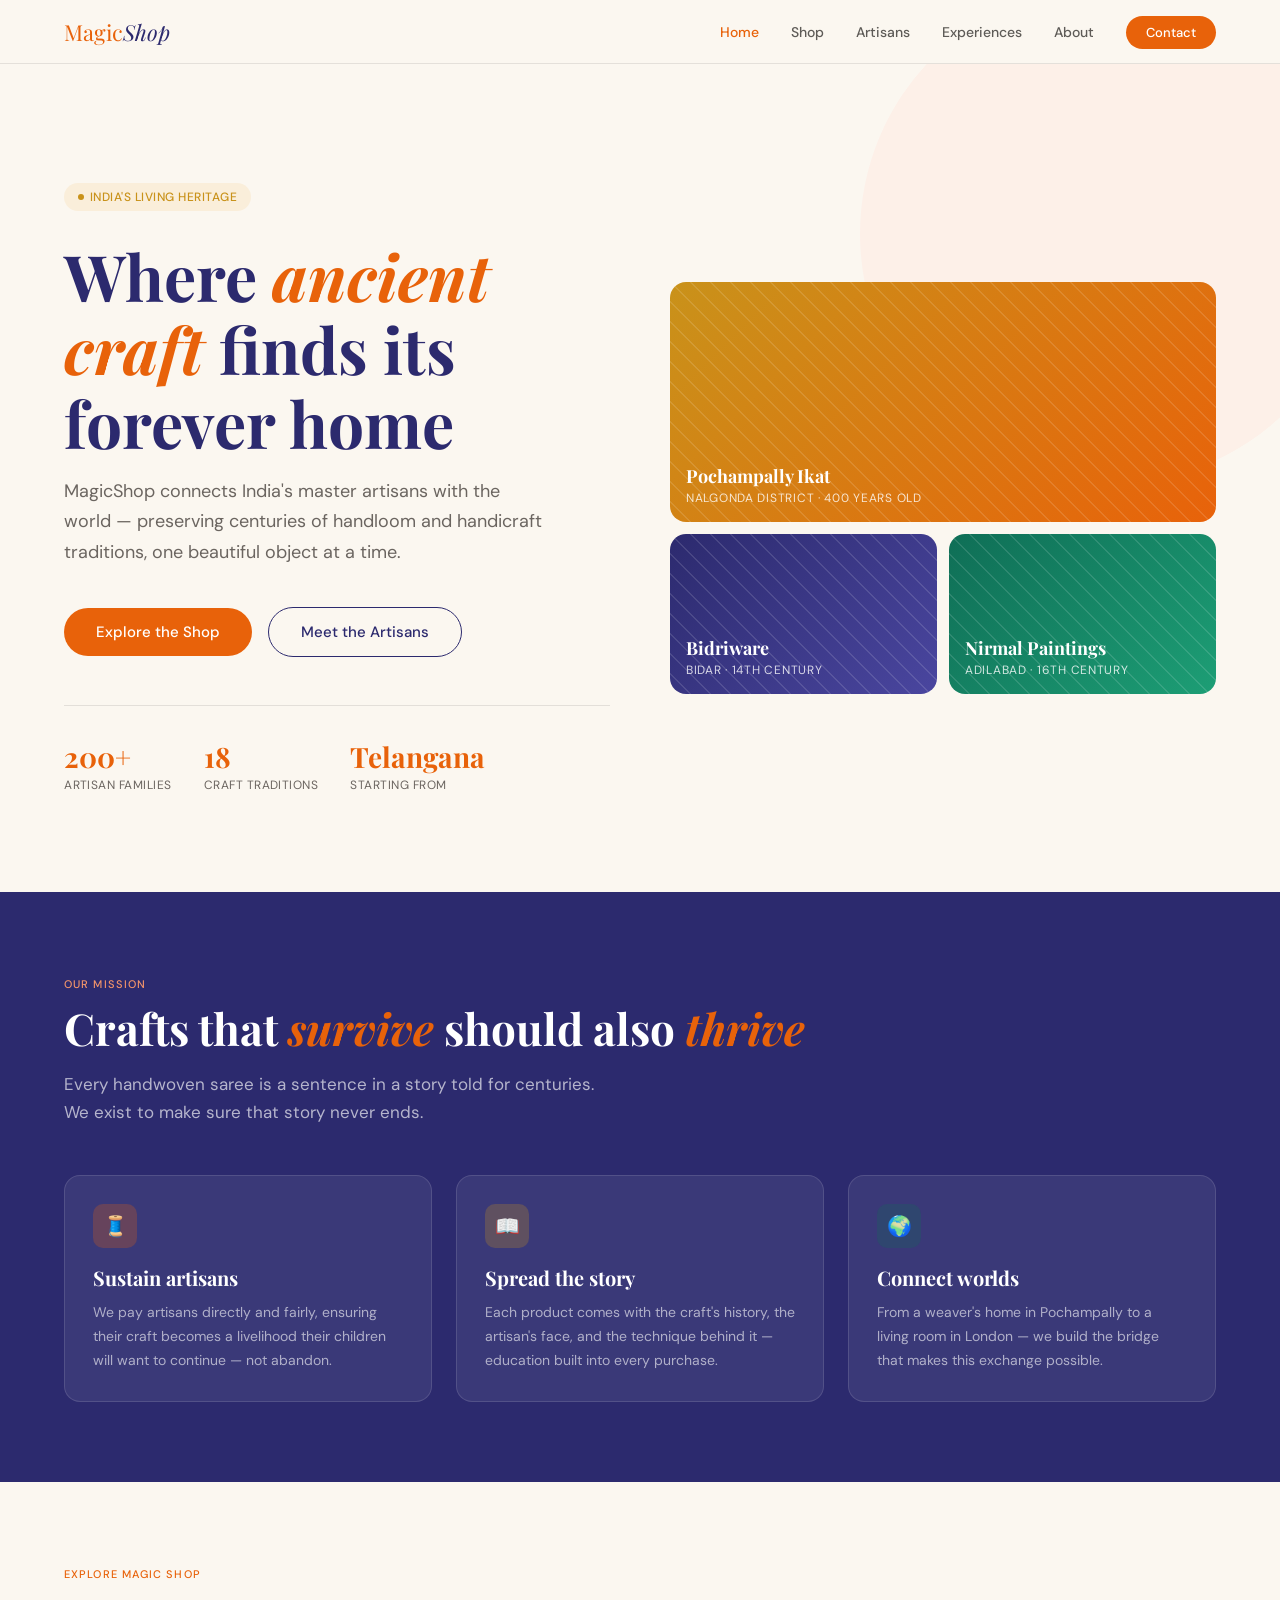
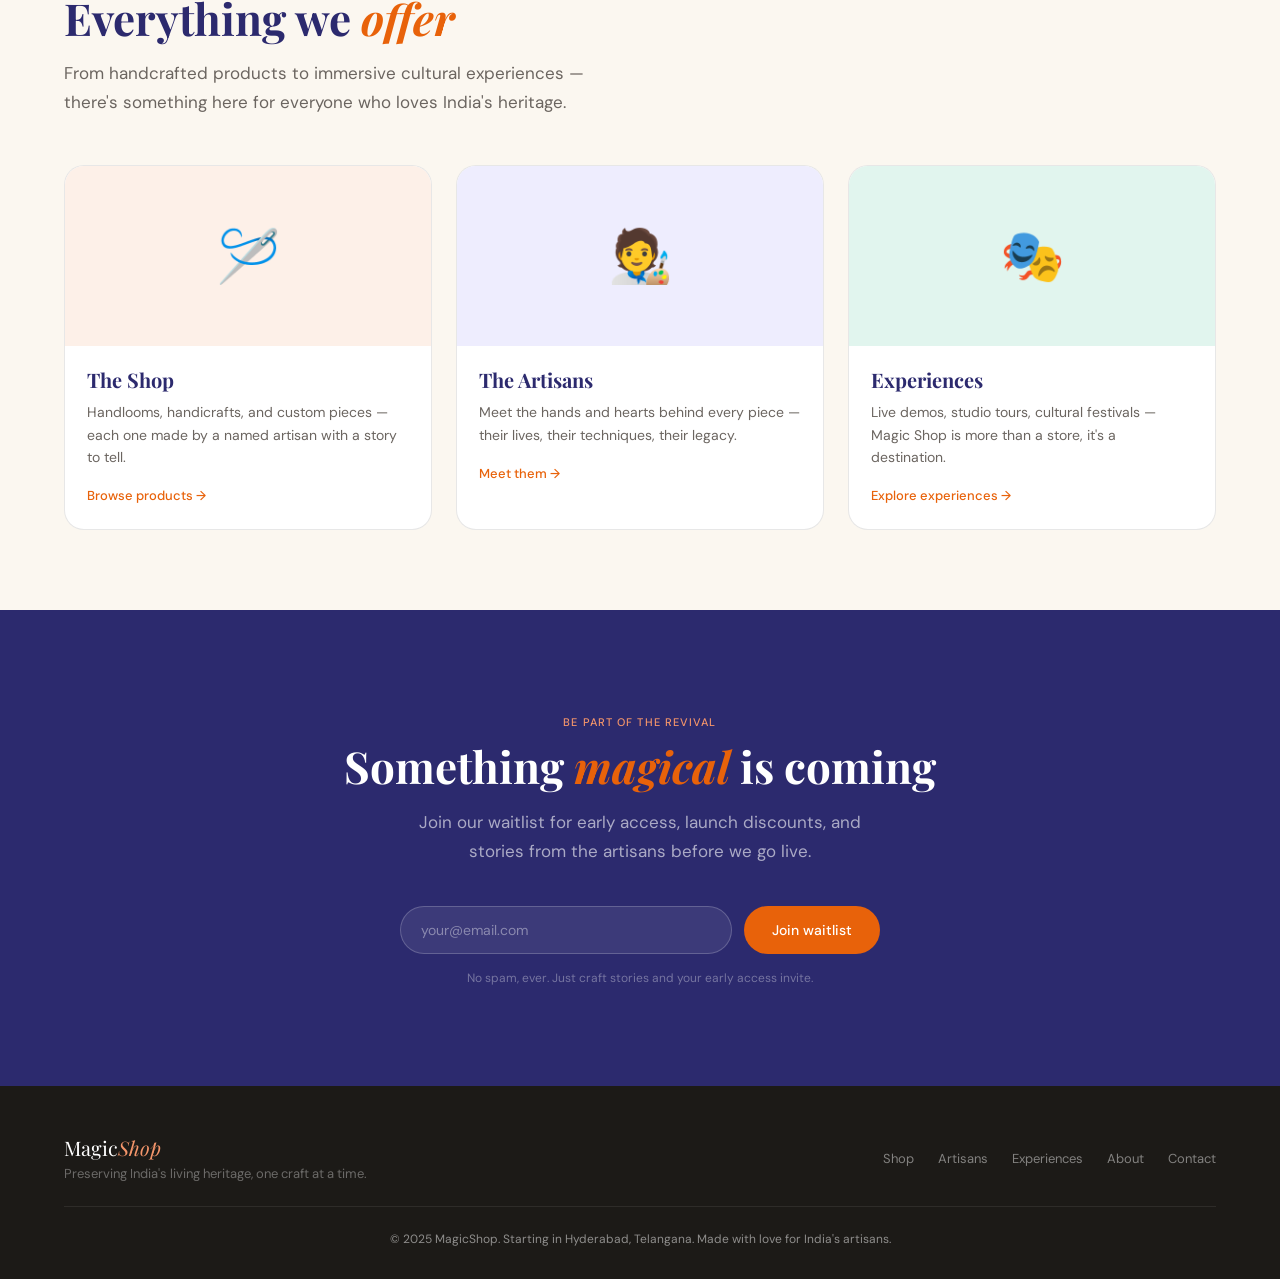
==== commit 31b0a2d5: "add hamburger menu for mobile" ====
--- a/index.html
+++ b/index.html
@@ -381,5 +381,13 @@
   });
 </script>
 
-</body>
-</html>+    <script>
+      function toggleMenu() {
+        const menu = document.getElementById('mobileMenu');
+        menu.classList.toggle('open');
+      }
+    </script>
+
+  </body>
+</html>
+
--- a/style.css
+++ b/style.css
@@ -200,4 +200,167 @@
 @media (max-width: 900px) {
   .nav-links { display: none; }
   section { padding: 60px 5vw; }
+} @media (max-width: 768px) {
+  nav { padding: 0 4vw; }
+
+  .nav-links { display: none; }
+
+  section { padding: 48px 4vw; }
+
+  h1 { font-size: 32px; }
+  h2 { font-size: 26px; }
+
+  .hero {
+    grid-template-columns: 1fr;
+    min-height: auto;
+    padding: 40px 4vw 48px;
+    gap: 32px;
+  }
+
+  .hero::before { display: none; }
+
+  .hero-stats {
+    gap: 20px;
+    flex-wrap: wrap;
+  }
+
+  .hero-actions {
+    flex-direction: column;
+    align-items: flex-start;
+    gap: 12px;
+  }
+
+  .btn-primary, .btn-outline {
+    width: 100%;
+    text-align: center;
+  }
+
+  .mission-grid,
+  .preview-grid,
+  .artisans-grid,
+  .products-grid,
+  .exp-grid,
+  .values-grid,
+  .team-grid,
+  .enquiry-types {
+    grid-template-columns: 1fr;
+  }
+
+  .story-grid,
+  .story-grid.reverse,
+  .contact-grid,
+  .experience-grid,
+  .tourism-banner {
+    grid-template-columns: 1fr;
+    direction: ltr;
+    gap: 32px;
+  }
+
+  .form-row { grid-template-columns: 1fr; }
+
+  .contact-form-wrap { padding: 24px 20px; }
+
+  .tourism-banner { padding: 32px 20px; }
+
+  .join-banner { padding: 32px 20px; }
+
+  .footer-inner {
+    flex-direction: column;
+    align-items: flex-start;
+    gap: 24px;
+  }
+
+  .footer-links {
+    flex-wrap: wrap;
+    gap: 16px;
+  }
+
+  .waitlist-form {
+    flex-direction: column;
+    gap: 12px;
+  }
+
+  .waitlist-input, .waitlist-btn {
+    width: 100%;
+    text-align: center;
+  }
+
+  .timeline-item {
+    grid-template-columns: 70px 1fr;
+    gap: 12px;
+  }
+
+  .story-visual { height: 240px; font-size: 72px; }
+
+  .page-hero { padding: 60px 4vw 40px; }
+}
+
+@media (min-width: 769px) and (max-width: 1100px) {
+  .products-grid { grid-template-columns: repeat(2, 1fr); }
+  .values-grid { grid-template-columns: repeat(2, 1fr); }
+  .mission-grid { grid-template-columns: repeat(2, 1fr); }
+  .artisans-grid { grid-template-columns: repeat(2, 1fr); }
+  .exp-grid { grid-template-columns: repeat(2, 1fr); }
+}.hamburger {
+  display: none;
+  flex-direction: column;
+  gap: 5px;
+  cursor: pointer;
+  padding: 4px;
+  background: none;
+  border: none;
+}
+
+.hamburger span {
+  display: block;
+  width: 24px;
+  height: 2px;
+  background: var(--charcoal);
+  border-radius: 2px;
+  transition: all 0.3s;
+}
+
+.mobile-menu {
+  display: none;
+  position: absolute;
+  top: 64px;
+  left: 0;
+  right: 0;
+  background: var(--cream);
+  border-bottom: 1px solid var(--border);
+  padding: 16px 5vw 24px;
+  flex-direction: column;
+  gap: 4px;
+  z-index: 99;
+}
+
+.mobile-menu a {
+  font-size: 15px;
+  font-weight: 500;
+  color: var(--charcoal);
+  text-decoration: none;
+  padding: 10px 0;
+  border-bottom: 1px solid var(--border);
+  display: block;
+  transition: color 0.2s;
+}
+
+.mobile-menu a:last-child {
+  border-bottom: none;
+  margin-top: 8px;
+  background: var(--saffron);
+  color: white;
+  text-align: center;
+  padding: 12px;
+  border-radius: 100px;
+}
+
+.mobile-menu a:hover { color: var(--saffron); }
+.mobile-menu a:last-child:hover { color: white; background: var(--indigo); }
+
+.mobile-menu.open { display: flex; }
+
+@media (max-width: 768px) {
+  .hamburger { display: flex; }
+  nav { position: relative; }
 }
